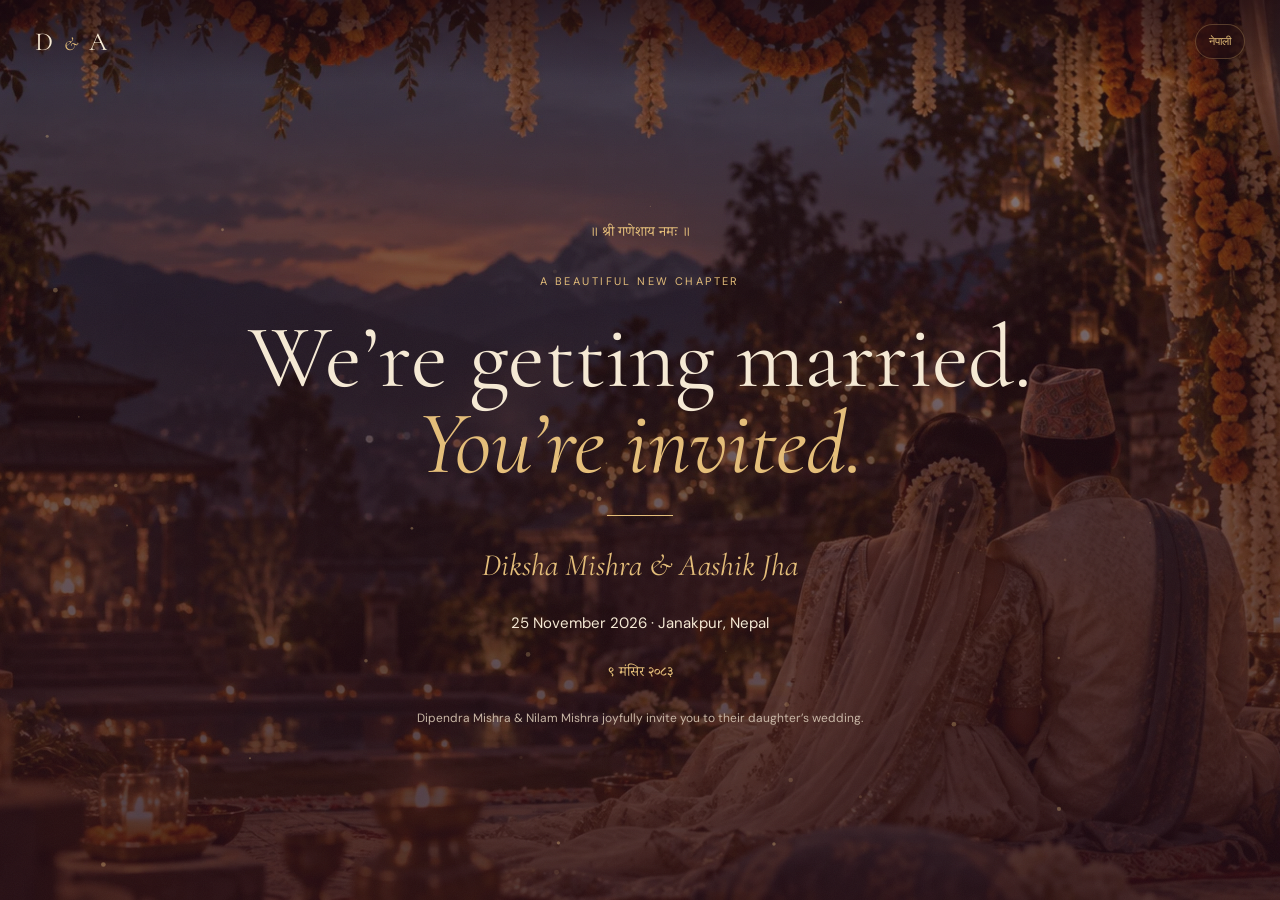
==== index.html @ e3d929cf "Rebuild Diksha and Aashik invitation with bilingual cinematic guest versions" ====
<!doctype html>
<html lang="en"><head><meta charset="utf-8"><meta name="viewport" content="width=device-width,initial-scale=1,viewport-fit=cover"><meta name="theme-color" content="#240c15"><title>Diksha Mishra & Aashik Jha · 25 November 2026</title><meta name="description" content="A celebration of love, tradition and togetherness. Diksha Mishra & Aashik Jha · 25 November 2026 · Janakpur, Nepal."><meta property="og:title" content="Diksha Mishra & Aashik Jha · Shubh Vivah"><meta property="og:description" content="25 November 2026 · Mangsir 9, 2083 · Janakpur, Nepal"><meta property="og:type" content="website"><link rel="icon" href="data:image/svg+xml,%3Csvg xmlns='http://www.w3.org/2000/svg' viewBox='0 0 80 80'%3E%3Crect width='80' height='80' rx='40' fill='%23240c15'/%3E%3Ctext x='40' y='55' text-anchor='middle' font-size='48' fill='%23e5be79'%3Eॐ%3C/text%3E%3C/svg%3E"><link rel="preconnect" href="https://fonts.googleapis.com"><link rel="preconnect" href="https://fonts.gstatic.com" crossorigin><link href="https://fonts.googleapis.com/css2?family=Cormorant+Garamond:ital,wght@0,400;0,500;0,600;1,400;1,500&family=DM+Sans:wght@400;500;600&family=Noto+Serif+Devanagari:wght@400;500;600&display=swap" rel="stylesheet">
<style>
:root{--wine:#240c15;--gold:#e5be79;--cream:#f6ead5;--muted:#c9b7a6;--display:'Cormorant Garamond',Georgia,serif;--sans:'DM Sans',sans-serif;--h:100svh}*{box-sizing:border-box}html,body{margin:0;height:100%;background:var(--wine);color:var(--cream)}body{font:14px/1.7 var(--sans)}button,a{-webkit-tap-highlight-color:transparent}button{font:inherit;cursor:pointer;color:inherit;background:none;border:0}a{color:inherit}button:focus-visible,a:focus-visible{outline:2px solid var(--gold);outline-offset:5px}button:hover{color:var(--gold)}[hidden]{display:none!important}h1,h2,h3,p{margin:0}h1,h2{font-family:var(--display);font-weight:400;line-height:.96}h1{font-size:clamp(72px,8.8vw,142px)}h2{font-size:clamp(56px,6.3vw,100px)}h3{font:500 30px/1.2 var(--display)}em{font-weight:400;color:var(--gold)}.small{font-size:11px;letter-spacing:.22em;text-transform:uppercase}.muted{color:var(--muted)}.dev{font-family:'Noto Serif Devanagari',serif;line-height:1.8}.line{width:66px;height:1px;background:var(--gold);margin:24px 0}.copy{max-width:450px;font-size:15px;line-height:1.9}.eyebrow{color:var(--gold);margin-bottom:24px}.chapter{position:relative;min-height:var(--h);scroll-snap-align:start;scroll-snap-stop:always;isolation:isolate;display:flex;align-items:center;overflow:hidden;padding:100px max(8vw,30px) 110px}.reel{height:100dvh;overflow-y:auto;scroll-snap-type:y mandatory;scrollbar-width:none;overscroll-behavior-y:contain}.reel::-webkit-scrollbar{display:none}.photo{position:absolute;inset:0;z-index:-3;width:100%;height:100%;object-fit:cover}.wash{position:absolute;inset:0;z-index:-2;background:linear-gradient(90deg,rgba(20,8,13,.85),rgba(20,8,13,.4) 45%,rgba(20,8,13,.02)),linear-gradient(0deg,rgba(20,8,13,.72),transparent 45%)}.hero .photo{object-position:65% 50%}.hero .content{width:58%}.hero .names em{display:block;font-size:.5em;line-height:1.2;font-style:italic;margin-left:1.6em}.hero .intro{margin:24px 0 28px;max-width:330px;color:#e4d6c7}.date{display:flex;gap:23px;align-items:center}.date strong{font:400 62px/.9 var(--display);border-right:1px solid #cfa97466;padding-right:24px}.date span{display:block}.date .dev{font-size:12px;color:var(--gold)}.chapter-tag{position:absolute;bottom:97px;left:max(8vw,30px);font-size:10px;letter-spacing:.2em;color:var(--gold)}.top{position:fixed;z-index:30;top:0;left:0;right:0;padding:24px 35px;display:flex;justify-content:space-between;align-items:center;background:linear-gradient(#19081099,transparent);pointer-events:none}.top>*{pointer-events:auto}.monogram{font:26px var(--display);letter-spacing:.1em}.monogram em{font-size:19px}.controls{display:flex;gap:10px;align-items:center}.pill{border:1px solid #e5be7944;border-radius:30px;padding:7px 13px;background:#240c1544;backdrop-filter:blur(12px);font-size:11px}.lang{color:var(--gold)}.bell{display:flex;align-items:center;justify-content:center;width:36px;height:36px}.bell svg{width:26px;transform-origin:50% 0;animation:sway 5s ease-in-out infinite}.bell.ringing svg{animation:ring 1.2s ease-out}.bottom{position:fixed;z-index:30;bottom:0;left:0;right:0;padding:14px 35px max(18px,env(safe-area-inset-bottom));background:linear-gradient(transparent,#190810e6);display:grid;grid-template-columns:1fr auto 1fr;align-items:center;gap:20px}.nav{display:flex;align-items:center;gap:12px}.nav button{width:40px;height:40px;border:1px solid #e5be794d;border-radius:50%;font-size:20px}.nav button:hover{background:#e5be7920}.hint{text-align:right;color:#d7c5b2;font-size:10px;letter-spacing:.08em}.dots{display:flex;gap:8px}.dots button{width:22px;height:22px;padding:8px}.dots i{display:block;width:6px;height:6px;background:#bda78966;border-radius:50%;transition:.4s}.dots .selected i{background:var(--gold);box-shadow:0 0 12px #e5be7999}.progress{height:2px;position:fixed;bottom:0;left:0;z-index:50;background:var(--gold);width:0}.side-note{position:absolute;right:34px;top:50%;writing-mode:vertical-rl;letter-spacing:.22em;font-size:10px;color:#e8c890}.reveal>*{opacity:0;transform:translateY(24px);transition:opacity 1s,transform 1.2s}.active .reveal>*{opacity:1;transform:translateY(0)}.reveal>*:nth-child(2){transition-delay:.12s}.reveal>*:nth-child(3){transition-delay:.24s}.reveal>*:nth-child(4){transition-delay:.36s}.reveal>*:nth-child(5){transition-delay:.48s}.active .photo{animation:kenburns 18s ease-out both}.ritual .photo{object-position:70% 50%}.ritual .content{max-width:500px}.ritual .mantra{margin-top:25px;font-size:17px;color:var(--gold)}.ivory{background:var(--cream);color:var(--wine);justify-content:center;text-align:center}.ivory em,.ivory .eyebrow{color:#99562b}.ivory .chapter-tag{color:#99562b}.ivory .line{margin:26px auto;background:#b98650}.ivory .copy{margin:auto;color:#785e55}.mandala{position:absolute;width:650px;height:650px;right:-320px;top:50%;margin-top:-325px;color:#a47843;opacity:.17;z-index:-1;animation:rotate 100s linear infinite}.ivory .mandala{right:50%;margin-right:-325px;opacity:.11;width:760px;height:760px;margin-top:-380px}.countdown{display:flex;justify-content:center;gap:35px;margin:30px 0}.countdown b{display:block;font:500 64px/1 var(--display);font-variant-numeric:tabular-nums}.countdown small{font-size:9px;letter-spacing:.2em;text-transform:uppercase;color:#785e55}.button{display:inline-flex;align-items:center;justify-content:center;border:1px solid #ba8d54;padding:12px 22px;font-size:11px;letter-spacing:.08em;transition:.3s;text-decoration:none}.button:hover{background:var(--gold);color:var(--wine);transform:translateY(-3px)}.events{gap:7vw;background:radial-gradient(ellipse at 20% 80%,#602131,var(--wine) 65%)}.events .content{width:40%}.events .copy{margin-top:25px}.timeline{flex:1;max-width:580px}.event{display:grid;grid-template-columns:60px 1fr;gap:22px;padding:22px 0;border-top:1px solid #e5be7933;transition:.35s}.event:hover{transform:translateX(8px);border-color:var(--gold)}.event-day{font:42px/1 var(--display);color:var(--gold)}.event-day small{display:block;font:9px/2 var(--sans);letter-spacing:.15em}.event h3{margin-bottom:6px}.event p{font-size:12px;color:var(--muted)}.event .dev{font-size:11px;color:var(--gold)}.portrait{width:42%;height:min(64vh,640px);border-radius:220px 220px 0 0;object-fit:cover;border:1px solid #e5be7955;padding:8px;background:#e5be7911;box-shadow:0 0 90px #d0903622}.place{gap:8vw;background:#0e2525}.place .content{flex:1}.place .copy{margin-top:26px}.logistics{margin:24px 0;display:flex;gap:25px;border-top:1px solid #e5be7933;padding-top:20px}.logistics p{font-size:12px}.logistics b{display:block;color:var(--gold);font-size:10px;font-weight:400;letter-spacing:.1em}.final{justify-content:center;text-align:center}.final .wash{background:linear-gradient(#15091499,#150914cc)}.final .content{max-width:750px}.final .copy{margin:25px auto}.final .actions{display:flex;gap:12px;justify-content:center;flex-wrap:wrap;margin-top:25px}.signature{font:italic 31px var(--display);color:var(--gold);margin-top:30px}.diya{display:inline-block;width:75px;height:18px;border-radius:0 0 50% 50%;background:linear-gradient(#e5be79,#8d4a20);position:relative;margin:32px 0}.diya:before{content:'';position:absolute;width:12px;height:30px;left:32px;bottom:15px;border-radius:80% 20% 70% 30%;background:#ffe1a0;box-shadow:0 0 30px #ffb442,0 0 65px #ff842b;animation:flame 1.4s ease-in-out infinite alternate}.particles{position:fixed;inset:0;z-index:4;pointer-events:none}.grain{position:fixed;inset:0;z-index:5;pointer-events:none;opacity:.045;background-image:url("data:image/svg+xml,%3Csvg xmlns='http://www.w3.org/2000/svg' width='180' height='180'%3E%3Cfilter id='g'%3E%3CfeTurbulence type='fractalNoise' baseFrequency='.9' numOctaves='3'/%3E%3C/filter%3E%3Cpath filter='url(%23g)' d='M0 0h180v180H0z' opacity='.8'/%3E%3C/svg%3E")}.opening{position:fixed;inset:0;z-index:100;background:radial-gradient(ellipse,#652033,#240c15 70%);display:grid;place-items:center;transition:opacity 1.2s,visibility 1.2s}.opening.open{opacity:0;visibility:hidden;pointer-events:none}.envelope{text-align:center;width:min(85vw,530px);padding:50px 25px;border:1px solid #e5be7944;outline:1px solid #e5be7922;outline-offset:10px;position:relative}.envelope:before,.envelope:after{content:'';position:absolute;top:0;bottom:0;width:50%;background:linear-gradient(125deg,#572035,#2e101c);z-index:-1;transition:transform 1.2s}.envelope:before{left:0;transform-origin:left}.envelope:after{right:0;transform-origin:right}.open .envelope:before{transform:perspective(600px) rotateY(-110deg)}.open .envelope:after{transform:perspective(600px) rotateY(110deg)}.envelope h2{font-size:55px;margin:16px 0}.seal{height:70px;width:70px;border-radius:50%;background:radial-gradient(at 30% 25%,#f5d89b,#b47b39);color:#481527;box-shadow:0 0 0 5px #d5a35633,0 8px 35px #0004;font:28px var(--display);margin:28px 0 15px;transition:.4s}.seal:hover{transform:scale(1.1);color:#481527}.opening .small{font-size:9px}.toast{position:fixed;z-index:80;left:50%;bottom:95px;transform:translateX(-50%);background:var(--cream);color:var(--wine);padding:12px 20px;border-radius:4px;max-width:90vw;text-align:center;box-shadow:0 8px 40px #0004}.holding .progress{background:white}.holding .photo,.holding .mandala,.holding .diya:before{animation-play-state:paused}html[lang=ne] h1,html[lang=ne] h2,html[lang=ne] h3{font-family:'Noto Serif Devanagari',serif;line-height:1.4}html[lang=ne] h1{font-size:clamp(54px,6.8vw,100px)}html[lang=ne] h2{font-size:clamp(40px,4.6vw,70px)}html[lang=ne] .signature{font-family:'Noto Serif Devanagari',serif;font-size:22px}@keyframes kenburns{from{transform:scale(1.01)}to{transform:scale(1.075)}}@keyframes rotate{to{transform:rotate(360deg)}}@keyframes flame{to{transform:scale(.85,1.12) rotate(6deg);opacity:.8}}@keyframes sway{50%{transform:rotate(9deg)}}@keyframes ring{15%{transform:rotate(30deg)}35%{transform:rotate(-25deg)}60%{transform:rotate(18deg)}80%{transform:rotate(-8deg)}}
@media(min-width:1600px){.chapter{padding-left:12vw;padding-right:12vw}.chapter-tag{left:12vw}}
@media(max-width:700px){.top{padding:17px 20px}.controls{gap:6px}.pill{padding:6px 10px}.monogram{font-size:22px}.chapter{padding:90px 27px 110px;min-height:100svh;align-items:center}.hero{align-items:flex-start;padding-top:115px;min-height:max(100svh,780px)}.hero .content{width:100%}.hero h1{font-size:78px}.hero .names em{display:inline;font-size:.5em;margin:0 8px}.hero .names{max-width:350px}.hero .intro{font-size:12px;margin:15px 0}.hero .photo{height:43%;top:auto;bottom:50px;object-fit:contain;object-position:50% 100%;background:#1a1015;animation:none!important}.hero .wash{background:linear-gradient(#240c15 0%,#240c15 49%,transparent 64%,#240c1566 90%)}.side-note{display:none}.eyebrow{font-size:9px;margin-bottom:18px}.date strong{font-size:48px}.date{gap:17px}.chapter-tag{bottom:88px;left:27px;font-size:8px}.bottom{padding:10px 16px 18px;gap:8px;grid-template-columns:auto 1fr}.nav{gap:8px}.nav button{height:35px;width:35px}.nav .small{font-size:9px}.dots{justify-content:flex-end;gap:1px}.hint{grid-column:1/-1;text-align:center;font-size:9px}.ritual{min-height:max(100svh,740px);align-items:flex-start}.ritual .content{max-width:100%}.ritual h2{font-size:57px}.ritual .copy{font-size:13px;margin-top:15px;max-width:310px}.ritual .photo{height:43%;top:auto;bottom:55px;object-fit:contain;object-position:50% 100%;animation:none!important}.ritual .wash{background:linear-gradient(#240c15 0%,#240c15 50%,transparent 67%,#240c1599)}.ritual .mantra{font-size:12px;margin-top:14px}.countdown{gap:23px;margin:25px 0}.countdown b{font-size:46px}.ivory h2{font-size:62px}.ivory .copy{font-size:13px}.events{display:block;padding-top:90px;min-height:max(100svh,790px)}.events .content{width:100%}.events h2{font-size:50px}.events .copy{margin-top:12px;font-size:12px}.event{padding:16px 0;gap:15px}.event h3{font-size:25px}.timeline{margin-top:28px}.event-day{font-size:36px}.place{display:flex;flex-direction:column;gap:24px;align-items:stretch;min-height:max(100svh,940px)}.portrait{height:290px;width:100%;object-position:50% 60%;border-radius:140px 140px 0 0;order:2}.place h2{font-size:54px}.place .copy{margin-top:15px;font-size:13px}.logistics{margin:18px 0;gap:18px}.final{min-height:max(100svh,730px)}.final h2{font-size:65px}.final .copy{font-size:13px}.final .photo{object-fit:contain;object-position:center bottom;background:#111b2b;animation:none!important}.final .wash{background:linear-gradient(#240c15f2,#240c15d9 50%,#240c1533)}html[lang=ne] .hero{min-height:850px}html[lang=ne] .hero h1{font-size:54px}html[lang=ne] .ritual{min-height:860px}html[lang=ne] .events{min-height:950px}html[lang=ne] .place{min-height:1070px}html[lang=ne] .final h2{font-size:45px}html[lang=ne] .final{min-height:850px}}
@media(min-width:701px) and (max-height:700px){.chapter{min-height:760px}.hero h1{font-size:90px}}
@media(prefers-reduced-motion:reduce){*,*:before,*:after{animation:none!important;transition:none!important}.particles{display:none}.reveal>*{opacity:1;transform:none}}

.announcement{display:none;min-height:100svh;position:relative;isolation:isolate;overflow:hidden;padding:120px 30px 70px;text-align:center;align-items:center;justify-content:center;background:#240c15}.announcement .photo{object-position:65% center}.announcement .wash{background:linear-gradient(#240c1588,#240c15cc)}.announcement .content{max-width:900px}.announcement h1{font-size:clamp(60px,7vw,110px)}.announcement .copy{margin:25px auto}.announcement .line{margin:28px auto}.landing .announcement{display:flex}.landing .reel,.landing .opening,.landing .bottom,.landing .progress,.landing .bell,.landing #sound{display:none}.announcement .dev{color:var(--gold)}@media(max-width:700px){.announcement{align-items:flex-start;padding-top:130px;min-height:950px}.announcement h1{font-size:62px}.announcement .photo{height:38%;top:auto;bottom:0;object-fit:contain;background:#17121a}.announcement .wash{background:linear-gradient(#240c15,#240c15 60%,transparent)}html[lang=ne] .announcement h1{font-size:44px}html[lang=ne] .announcement{min-height:1070px}.place{min-height:1060px}html[lang=ne] .place{min-height:1210px}}
@media(max-width:700px){.hero{min-height:100svh;padding-top:100px}.hero h1{font-size:64px}.hero .intro{margin:12px 0;font-size:12px}.hero .photo{height:auto;aspect-ratio:1672/941;bottom:90px}.hero .wash{background:linear-gradient(#240c15 0%,#240c15 47%,transparent 75%,#240c1555)}html[lang=ne] .hero{min-height:100svh}html[lang=ne] .hero h1{font-size:46px}.announcement{min-height:100svh;padding-top:105px}.announcement h1{font-size:52px}.announcement .photo{height:auto;aspect-ratio:1672/941;bottom:0}.announcement .wash{background:linear-gradient(#240c15,#240c15 58%,transparent)}html[lang=ne] .announcement{min-height:100svh}html[lang=ne] .announcement h1{font-size:38px}}@media(max-width:700px) and (max-height:700px){.hero .eyebrow{margin-bottom:12px}.hero h1{font-size:54px}.hero .photo{bottom:77px}.hero .intro{max-width:300px}.hero .date strong{font-size:40px}.hero .date{font-size:11px}.hero .date .small{font-size:9px}.announcement{padding-top:95px}.announcement h1{font-size:42px}.announcement .line{margin:15px auto}.announcement .copy{margin:15px auto}.announcement .signature{margin-top:15px}.announcement .eyebrow{margin-bottom:15px}} @media(max-width:700px){.hero .names{position:relative;width:100%;max-width:100%;line-height:1.03}.hero .names span{display:block}.hero .names em{position:absolute;right:28px;top:35%;font-size:40px;margin:0}.hero .names span:last-child{padding-top:4px}html[lang=ne] .hero .names em{top:40%}} @media(max-width:700px){.events{min-height:max(100svh,1050px)}html[lang=ne] .events{min-height:max(100svh,1250px)}} </style></head><body>
<section class="announcement"><img class="photo" src="[data-uri]" alt="A candlelit wedding scene"><div class="wash"></div><div class="content"><p class="dev">॥ श्री गणेशाय नमः ॥</p><p class="eyebrow small" style="margin-top:25px" data-en="A beautiful new chapter" data-ne="एउटा सुन्दर नयाँ अध्याय"></p><h1 data-en="We’re getting married.<br><em>You’re invited.</em>" data-ne="हाम्रो शुभ विवाह।<br><em>तपाईंलाई निमन्त्रणा।</em>"></h1><div class="line"></div><p class="signature" data-en="Diksha Mishra & Aashik Jha" data-ne="दीक्षा मिश्र र आशिक झा"></p><p class="copy" data-en="25 November 2026 · Janakpur, Nepal" data-ne="२५ नोभेम्बर २०२६ · जनकपुरधाम, नेपाल"></p><p class="dev">९ मंसिर २०८३</p><p class="muted" style="font-size:12px;margin-top:20px" data-en="Dipendra Mishra & Nilam Mishra joyfully invite you to their daughter’s wedding." data-ne="दिपेन्द्र मिश्र र नीलम मिश्रको तर्फबाट छोरीको शुभ विवाहमा सप्रेम निमन्त्रणा।"></p></div></section>
<svg width="0" height="0" aria-hidden="true" style="position:absolute"><defs><symbol id="lotus" viewBox="0 0 400 400"><g fill="none" stroke="currentColor" stroke-width=".8"><circle cx="200" cy="200" r="170"/><circle cx="200" cy="200" r="155"/><circle cx="200" cy="200" r="90"/><g id="petal"><path d="M200 200Q130 85 200 30Q270 85 200 200Z"/><path d="M200 200Q165 100 200 50Q235 100 200 200Z"/></g><use href="#petal" transform="rotate(30 200 200)"/><use href="#petal" transform="rotate(60 200 200)"/><use href="#petal" transform="rotate(90 200 200)"/><use href="#petal" transform="rotate(120 200 200)"/><use href="#petal" transform="rotate(150 200 200)"/><use href="#petal" transform="rotate(180 200 200)"/><use href="#petal" transform="rotate(210 200 200)"/><use href="#petal" transform="rotate(240 200 200)"/><use href="#petal" transform="rotate(270 200 200)"/><use href="#petal" transform="rotate(300 200 200)"/><use href="#petal" transform="rotate(330 200 200)"/></g></symbol></defs></svg>
<div class="opening" id="opening"><div class="envelope"><p class="dev" style="color:var(--gold)">॥ श्री गणेशाय नमः ॥</p><p class="small" data-en="A little envelope. A lifetime of love." data-ne="एउटा निमन्त्रणा। जीवनभरको साथ।"></p><h2 data-en="Diksha Mishra & Aashik Jha" data-ne="दीक्षा मिश्र र आशिक झा"></h2><button class="seal" id="open" aria-label="Open invitation">D · A</button><p class="small" data-en="Opening your invitation…" data-ne="तपाईंको निमन्त्रणा खुल्दैछ…"></p></div></div>
<header class="top"><span class="monogram">D <em>&</em> A</span><div class="controls"><button class="pill lang" id="language" aria-label="Switch to Nepali">नेपाली</button><button class="pill" id="sound" aria-pressed="false" data-en="♫ Sound off" data-ne="♫ ध्वनि बन्द"></button><button class="bell" id="bell" aria-label="Ring the blessing bell"><svg viewBox="0 0 40 45" fill="none" stroke="currentColor" stroke-width="1.5"><path d="M20 0v10m-3 0h6m-3 0c-8 0-11 7-11 18l-4 4h30l-4-4c0-11-3-18-11-18Z"/><path d="M16 35a4 4 0 0 0 8 0M12 25h16"/></svg></button></div></header>
<canvas class="particles" id="particles" aria-hidden="true"></canvas><div class="grain" aria-hidden="true"></div>
<main class="reel" id="reel" aria-label="Wedding invitation">
<section class="chapter hero active" data-duration="13" data-title-en="The invitation" data-title-ne="निमन्त्रणा"><img class="photo" src="[data-uri]" alt="Candlelit wedding scene with a couple beneath marigold garlands"><div class="wash"></div><div class="content reveal"><p class="eyebrow small" data-en="The Mishra family joyfully invites you" data-ne="मिश्र परिवारको सप्रेम निमन्त्रणा"></p><h1 class="names"><span data-en="Diksha" data-ne="दीक्षा"></span><em>&</em><span data-en="Aashik" data-ne="आशिक"></span></h1><p class="small" style="font-size:10px;margin-top:12px;color:var(--gold)" data-en="Diksha Mishra &amp; Aashik Jha" data-ne="दीक्षा मिश्र र आशिक झा"></p><p class="intro" data-en="Two hearts. One beautiful beginning.<br>And you, a part of our forever." data-ne="दुई मुटु। एउटा सुन्दर सुरुवात।<br>हाम्रो नयाँ यात्रामा तपाईंको साथ।"></p><div class="date"><strong>25</strong><div><span class="small" data-en="November · 2026" data-ne="नोभेम्बर · २०२६"></span><span class="dev">९ मंसिर २०८३</span><span style="font-size:12px" data-en="Janakpur, Nepal" data-ne="जनकपुरधाम, नेपाल"></span></div></div></div><span class="side-note">॥ शुभ विवाह ॥</span><span class="chapter-tag" data-en="01 / THE BEGINNING OF FOREVER" data-ne="०१ / नयाँ जीवनको सुरुवात"></span></section>
<section class="chapter ritual" data-duration="14" data-title-en="The blessing" data-title-ne="आशीर्वाद"><img class="photo" src="[data-uri]" alt="Henna adorned hands joined beside sacred fire and brass lamps"><div class="wash"></div><div class="content reveal"><p class="eyebrow dev">॥ श्री गणेशाय नमः ॥</p><h2 data-en="A sacred promise.<br><em>A shared lifetime.</em>" data-ne="पवित्र वाचा।<br><em>जीवनभरको साथ।</em>"></h2><div class="line"></div><p class="copy" data-en="With the blessings of Lord Ganesha, Dipendra Mishra and Nilam Mishra joyfully invite you to the Shubh Vivah of their beloved daughter Diksha Mishra with Aashik Jha. Please join our family as they begin a lifetime of love and companionship." data-ne="भगवान् गणेशको आशीर्वादसहित दिपेन्द्र मिश्र र नीलम मिश्र आफ्नी प्रिय छोरी दीक्षा मिश्र र आशिक झाको शुभ विवाहमा तपाईंलाई हार्दिक निमन्त्रणा गर्नुहुन्छ। उहाँहरूको नयाँ जीवनको शुभारम्भमा तपाईंको शुभ उपस्थिति अपेक्षा गर्दछौँ।"></p><p class="mantra dev">वक्रतुण्ड महाकाय सूर्यकोटि समप्रभ ।<br>निर्विघ्नं कुरु मे देव सर्वकार्येषु सर्वदा ॥</p></div><span class="chapter-tag" data-en="02 / LOVE, WITH THE BLESSINGS OF TRADITION" data-ne="०२ / परम्परा र प्रेमको संगम"></span></section>
<section class="chapter ivory" data-duration="10" data-title-en="Save the date" data-title-ne="मिति सम्झनुहोस्"><svg class="mandala" aria-hidden="true"><use href="#lotus"/></svg><div class="content reveal"><p class="eyebrow small" data-en="Some days change everything" data-ne="एउटा विशेष दिन, एउटा नयाँ जीवन"></p><h2 data-en="November twenty-fifth.<br><em>Our forever begins.</em>" data-ne="मंसिर नौ गते।<br><em>हाम्रो नयाँ यात्रा।</em>"></h2><div class="line"></div><p class="dev" style="font-size:18px">बुधवार · ९ मंसिर २०८३</p><p class="copy" data-en="Wednesday, 25 November 2026 · Janakpur, Nepal" data-ne="बुधवार, २५ नोभेम्बर २०२६ · जनकपुरधाम, नेपाल"></p><div class="countdown" aria-label="Countdown to wedding day"><div><b id="days">00</b><small data-en="days" data-ne="दिन"></small></div><div><b id="hours">00</b><small data-en="hours" data-ne="घण्टा"></small></div><div><b id="minutes">00</b><small data-en="minutes" data-ne="मिनेट"></small></div><div><b id="seconds">00</b><small data-en="seconds" data-ne="सेकेन्ड"></small></div></div><button class="button" id="calendar" data-en="Save the celebration ↗" data-ne="पात्रोमा राख्नुहोस् ↗"></button></div><span class="chapter-tag" data-en="03 / A DAY TO REMEMBER" data-ne="०३ / सम्झनलायक दिन"></span></section>
<section class="chapter events" data-duration="18" data-title-en="The celebration" data-title-ne="समारोह"><svg class="mandala" aria-hidden="true"><use href="#lotus"/></svg><div class="content reveal"><p class="eyebrow small" data-en="Marigolds. Music. Memories." data-ne="सयपत्री। संगीत। सम्झना।"></p><h2 data-en="Let the<br><em>celebrations begin.</em>" data-ne="आउनुहोस्,<br><em>सँगै मनाऔँ।</em>"></h2><p class="copy" id="versionCopy"></p><img src="[data-uri]" alt="Turmeric and marigold ritual still life" style="width:100%;max-width:290px;height:140px;object-fit:cover;object-position:50% 70%;margin-top:25px;border-radius:80px 80px 0 0"></div><div class="timeline" id="timeline"></div><span class="chapter-tag" data-en="04 / YOUR CELEBRATION DETAILS" data-ne="०४ / समारोहको विवरण"></span></section>
<section class="chapter place" data-duration="19" data-title-en="Meet in Janakpur" data-title-ne="जनकपुरमा भेटौँ"><img class="portrait" src="[data-uri]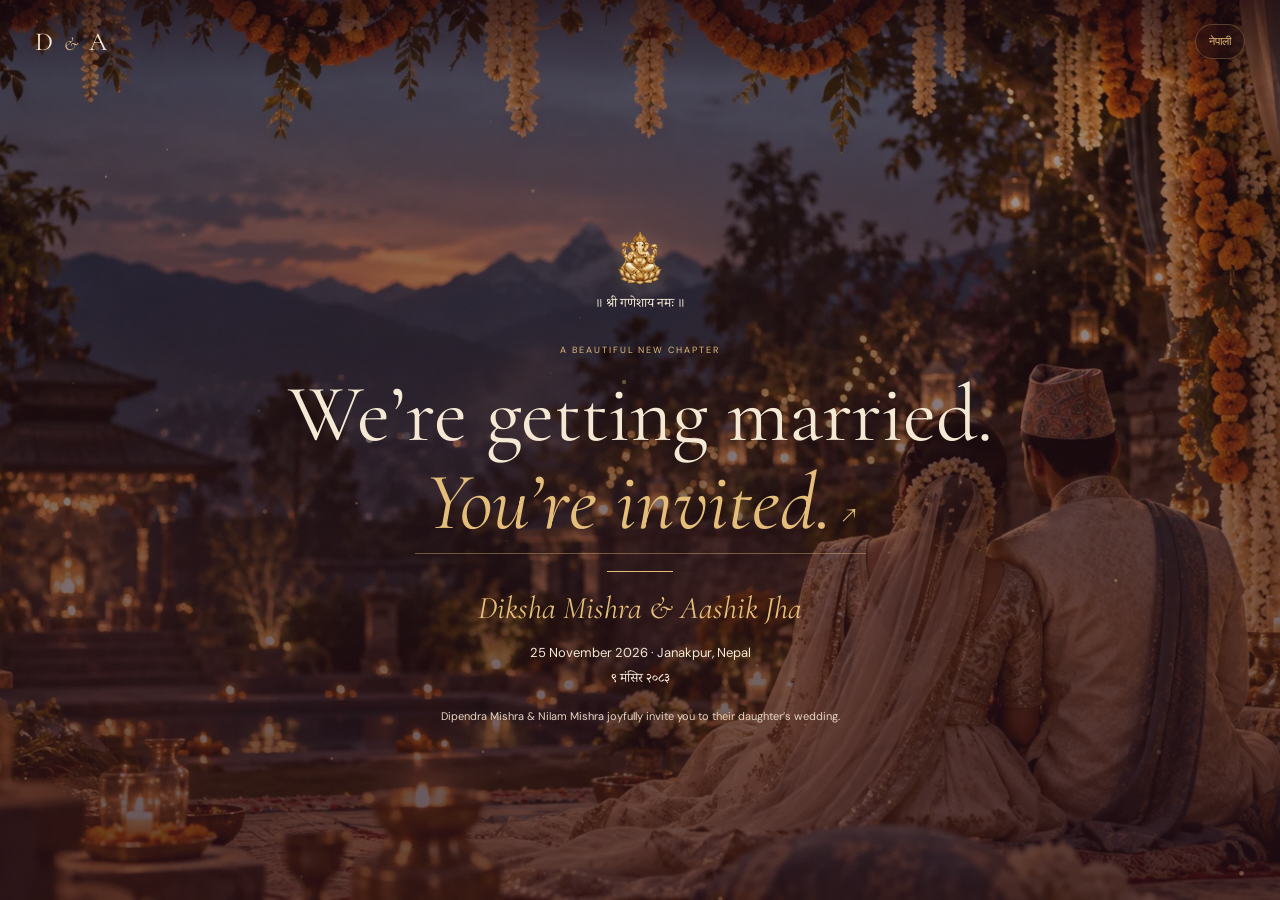
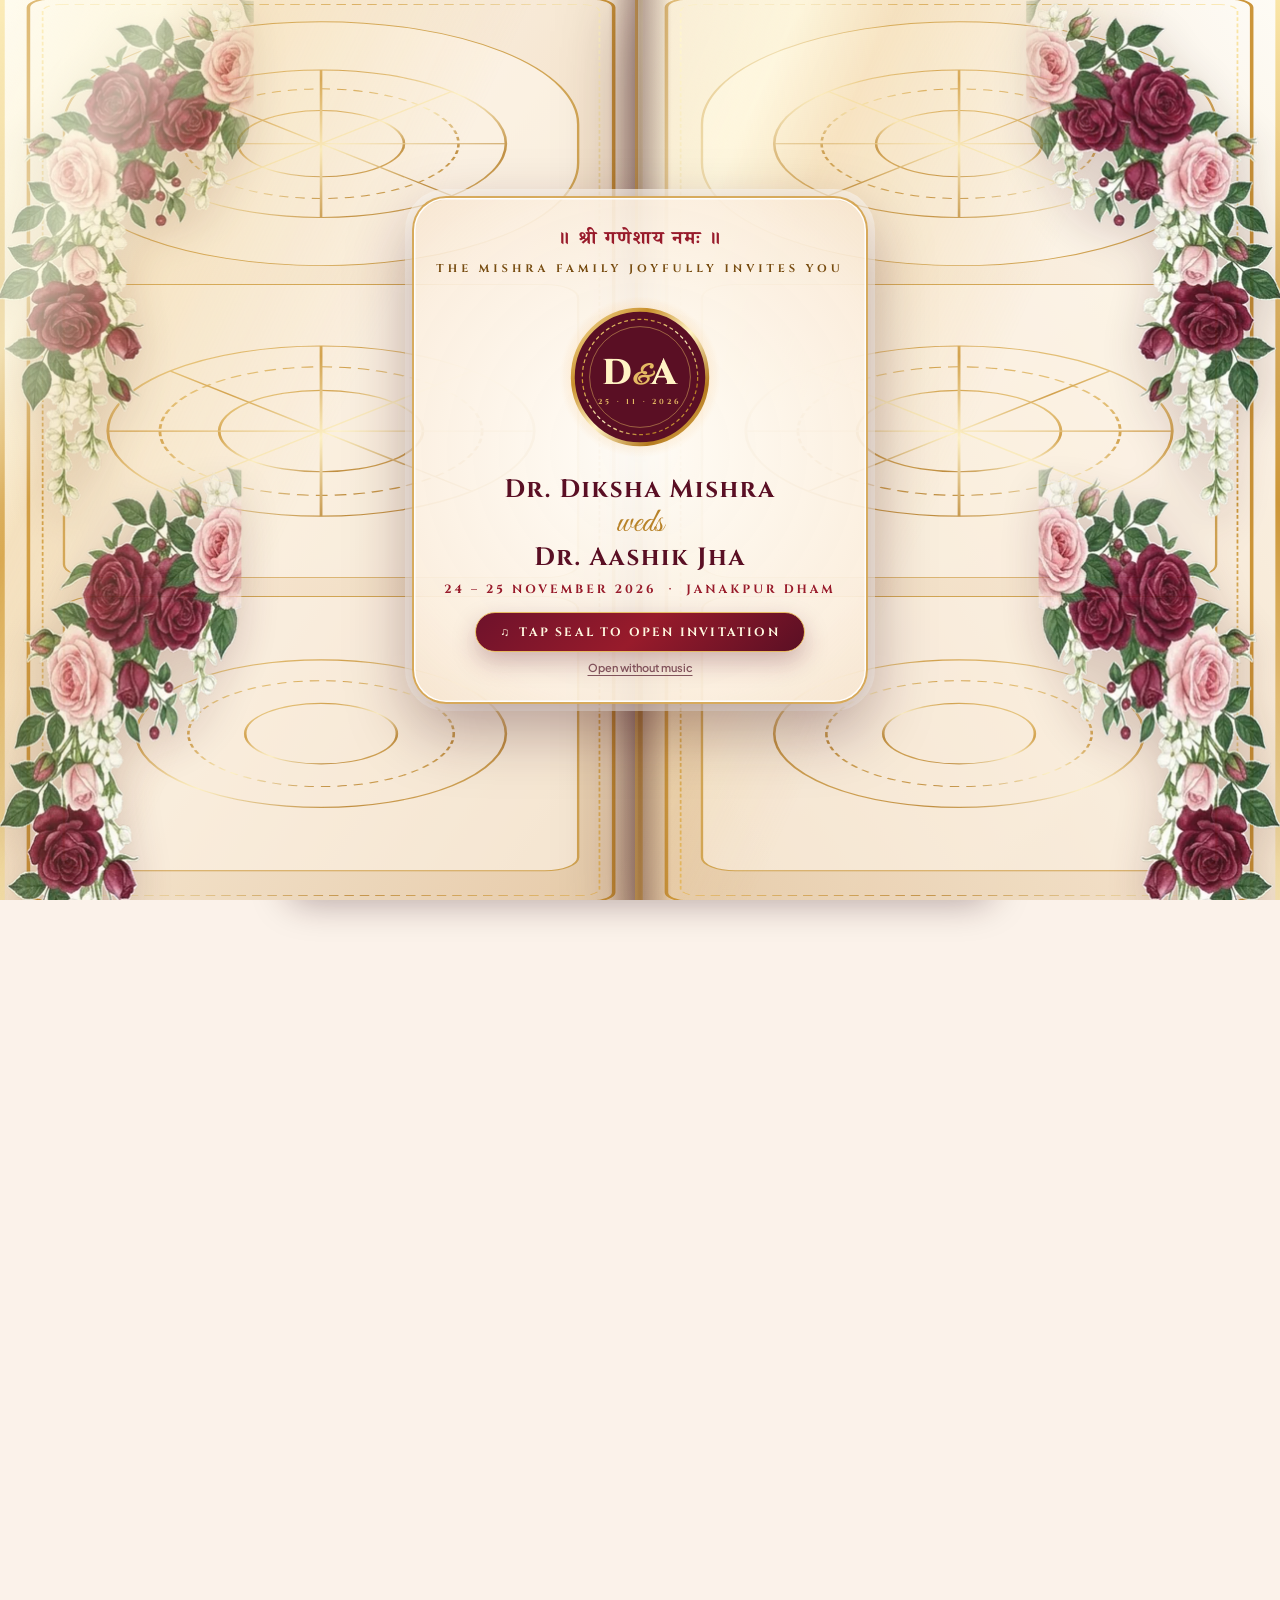
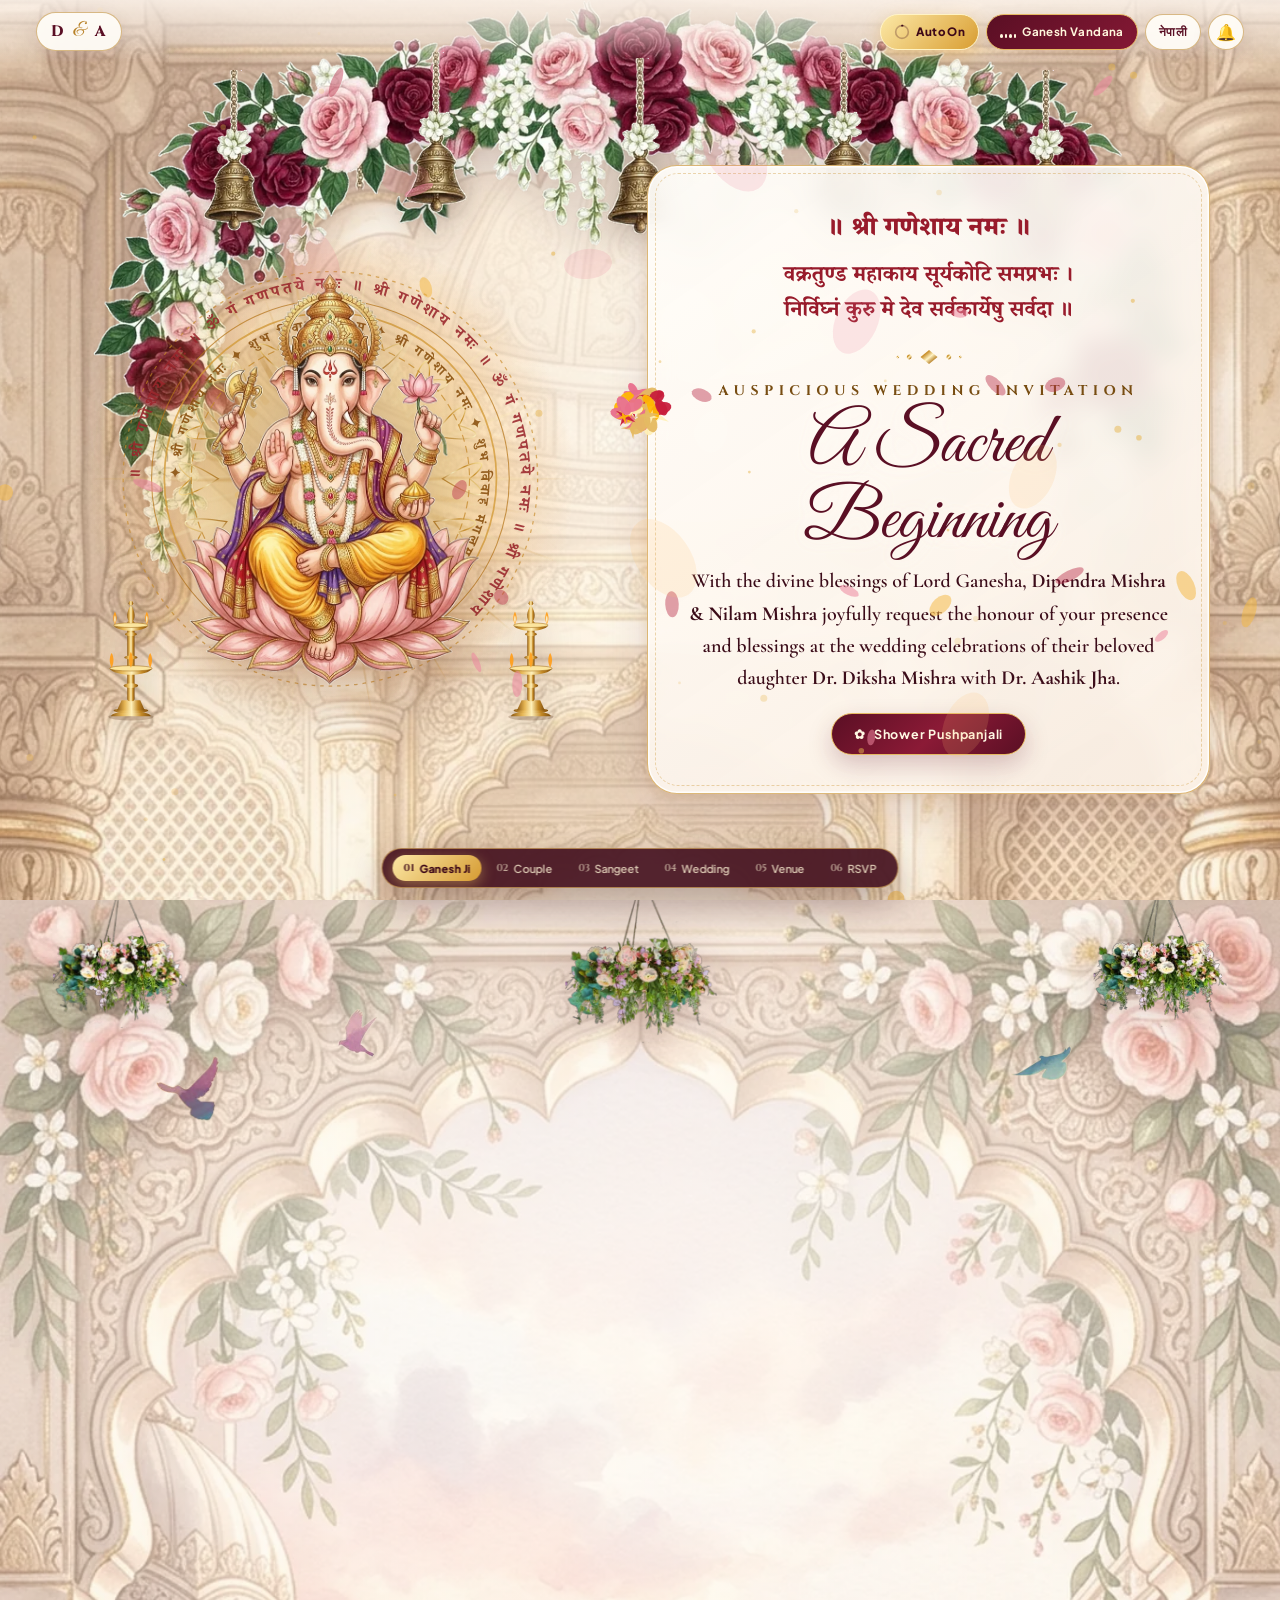
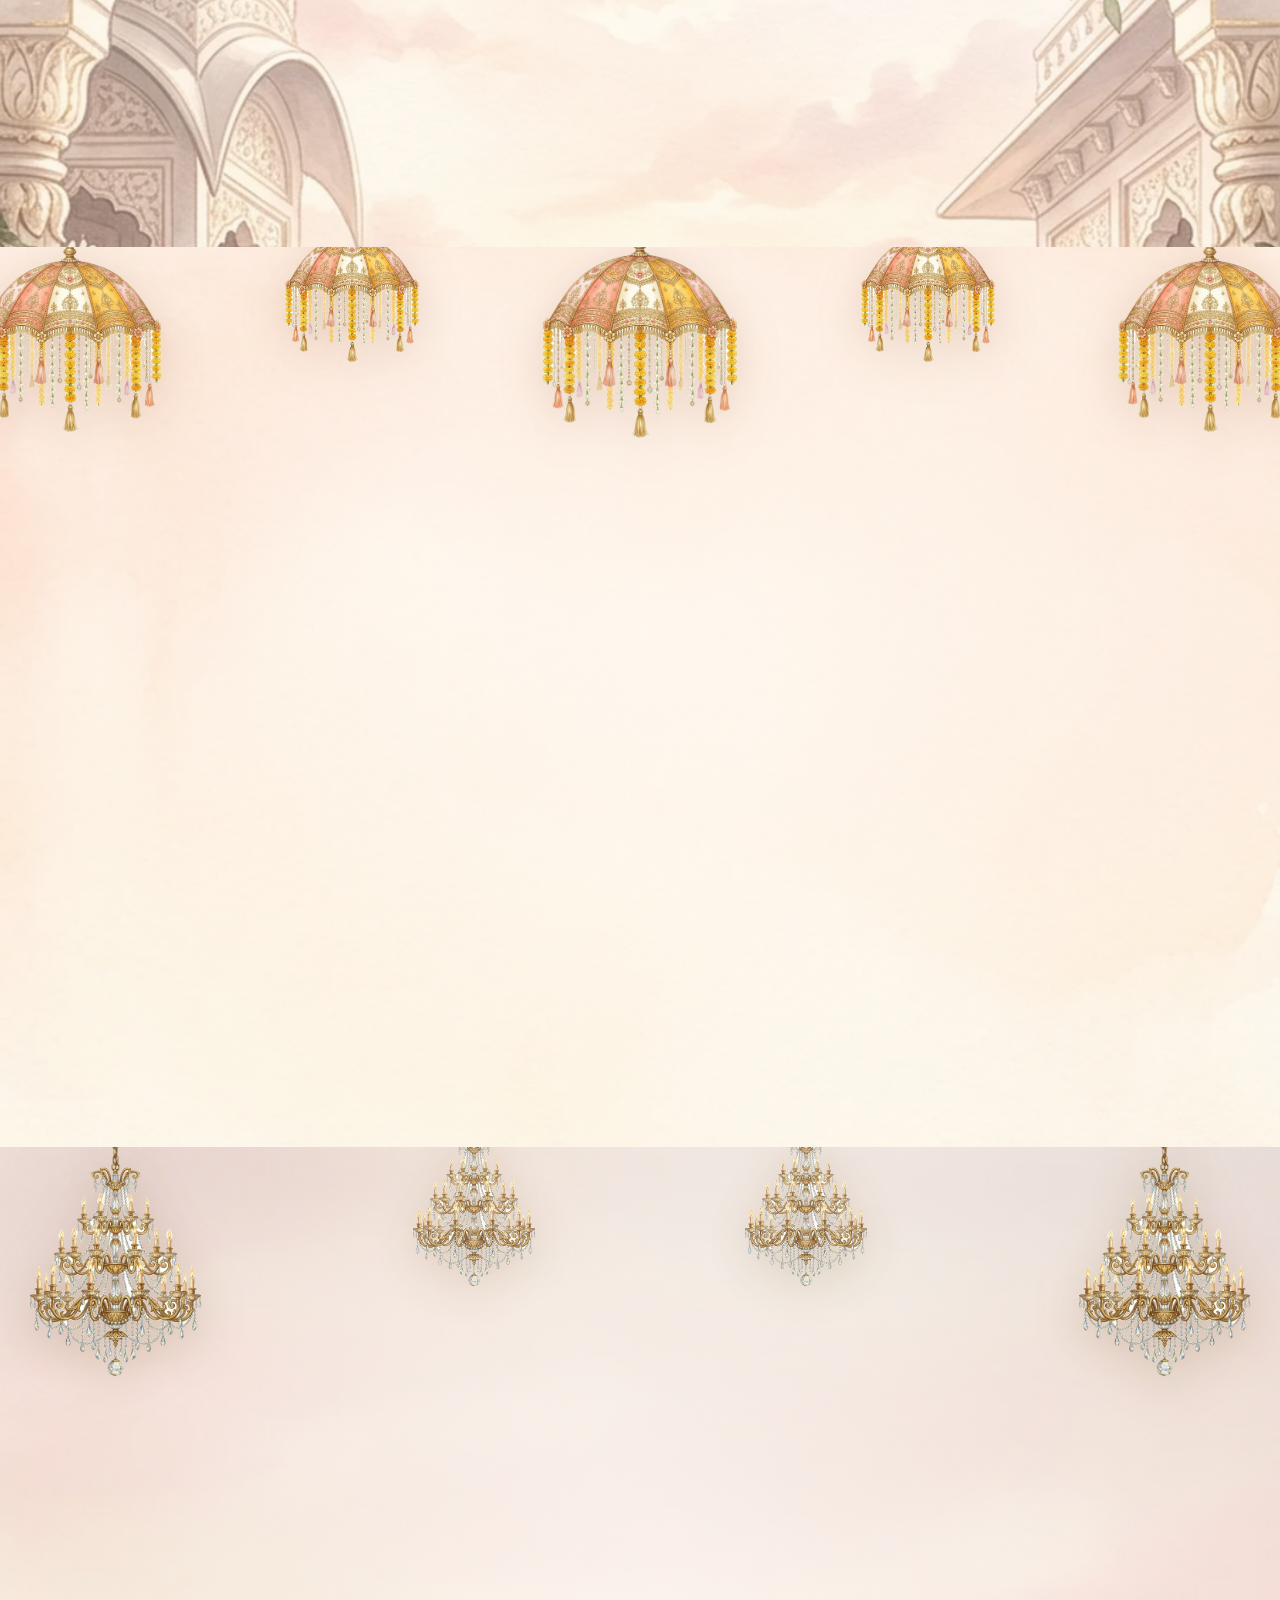
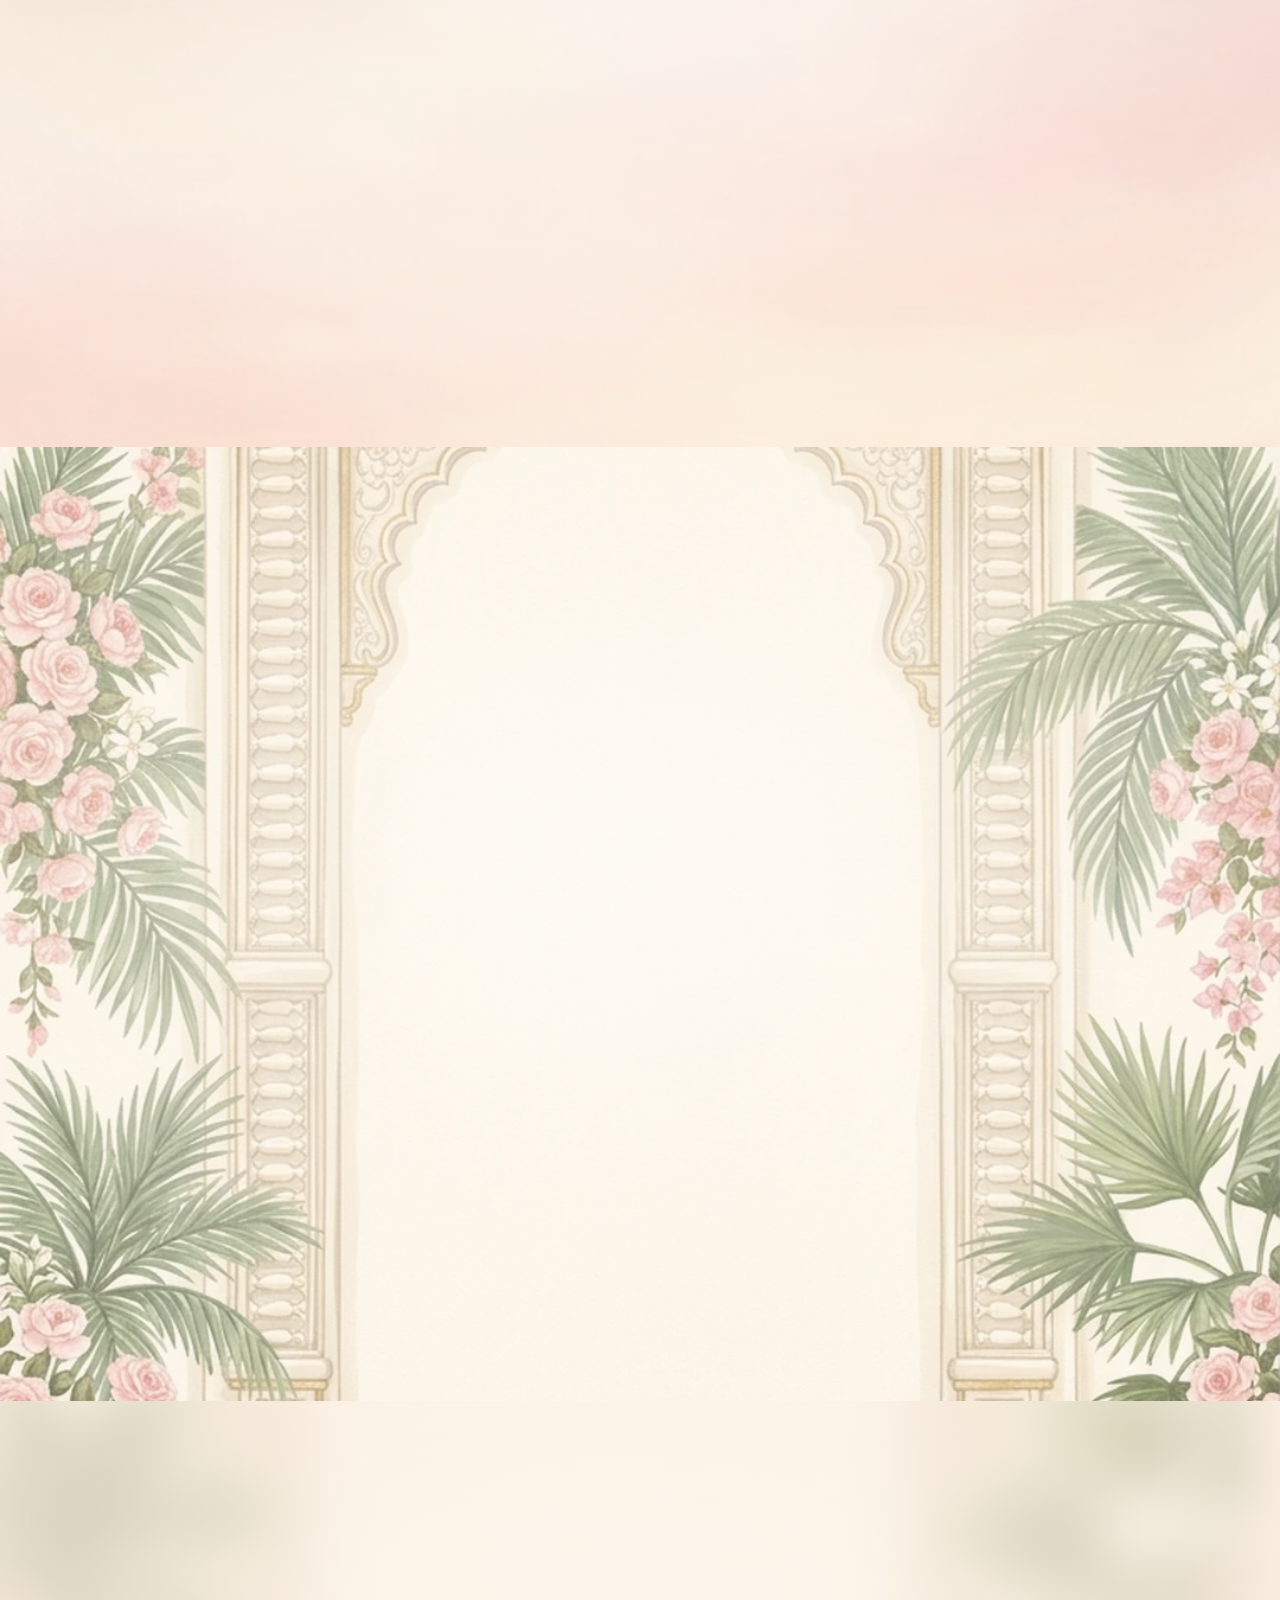
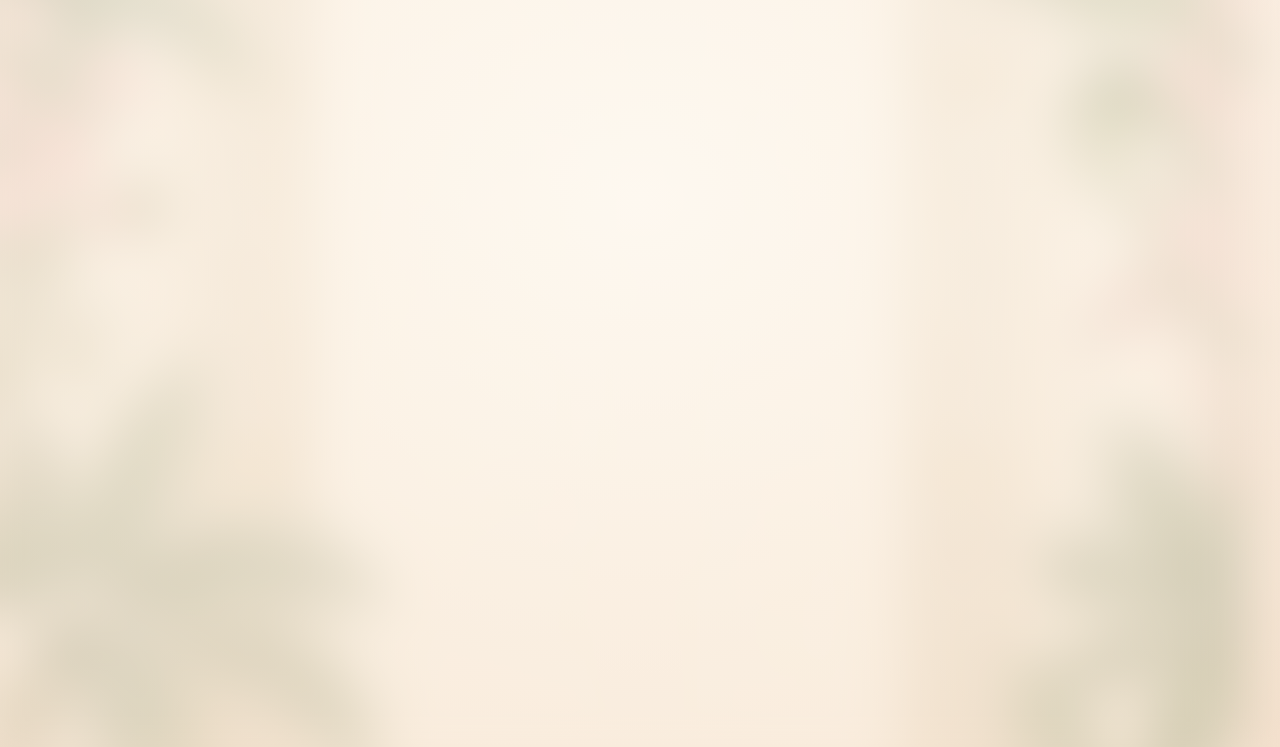
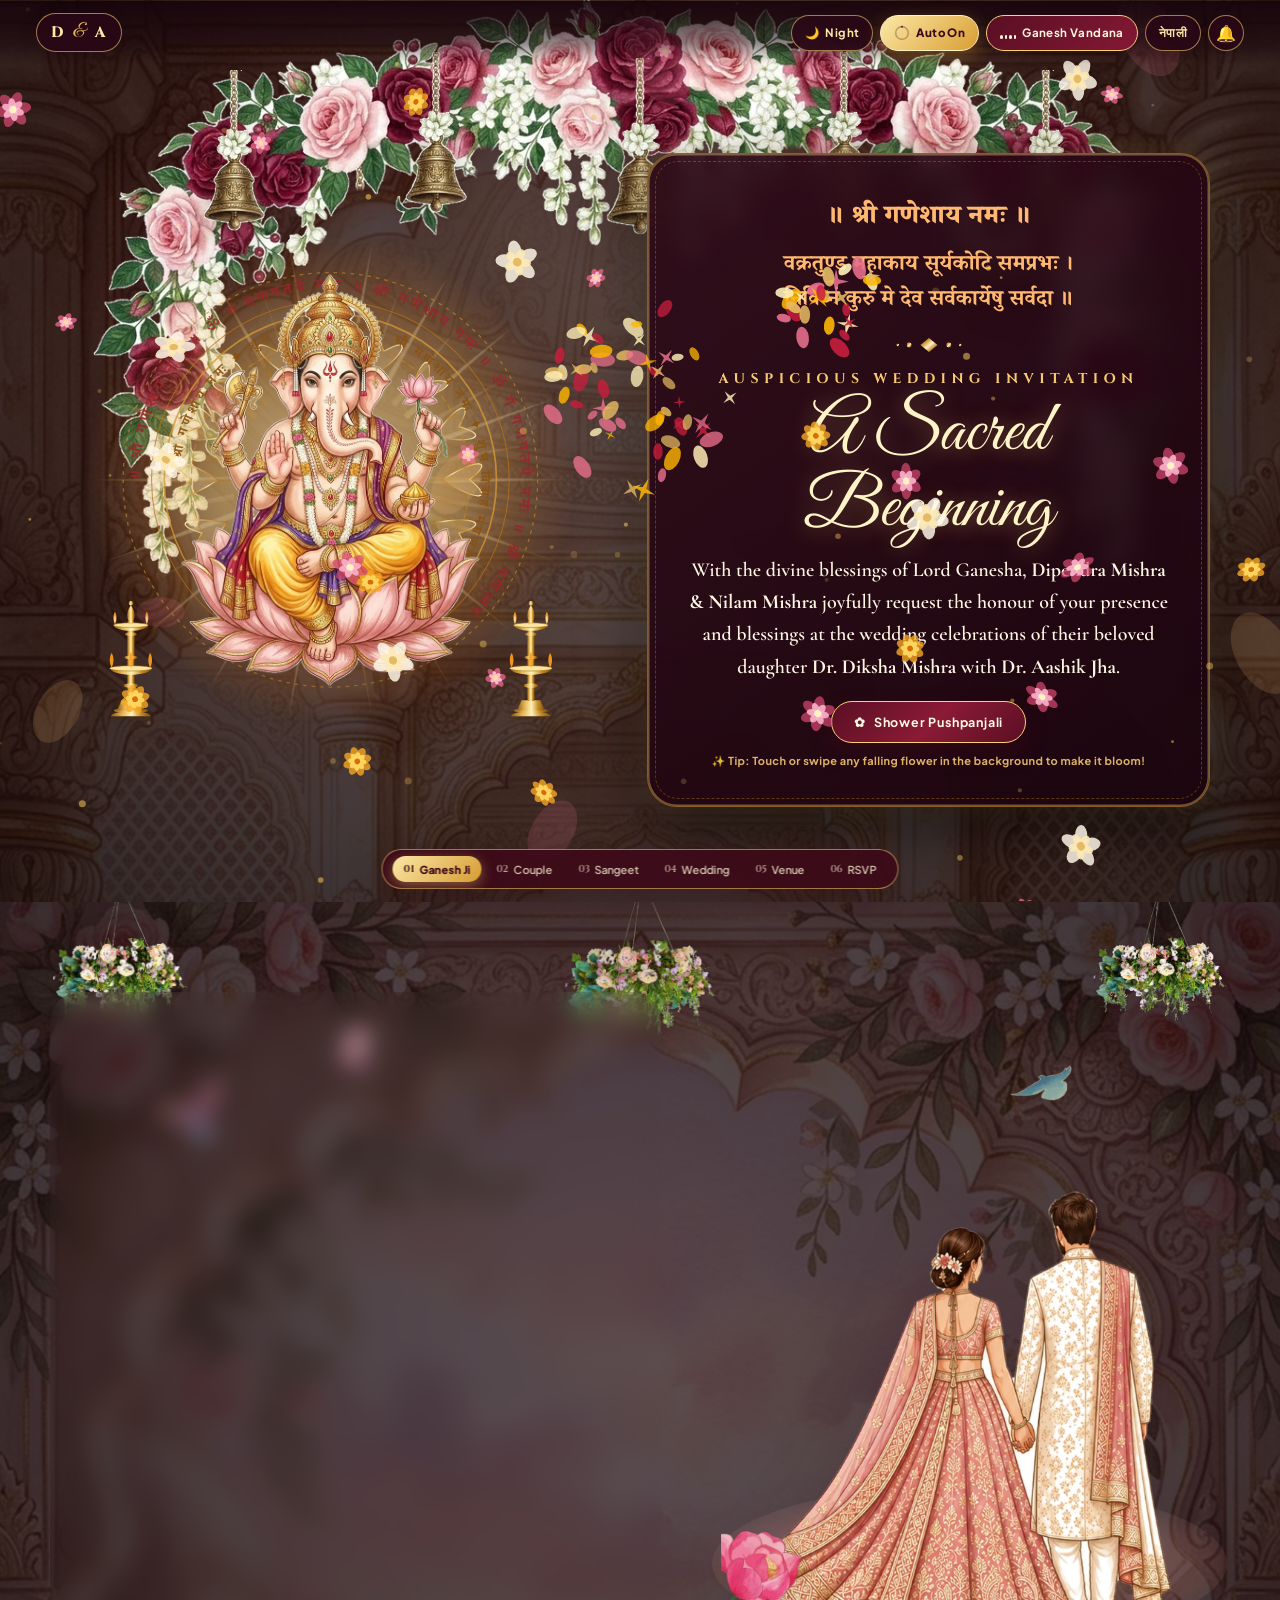
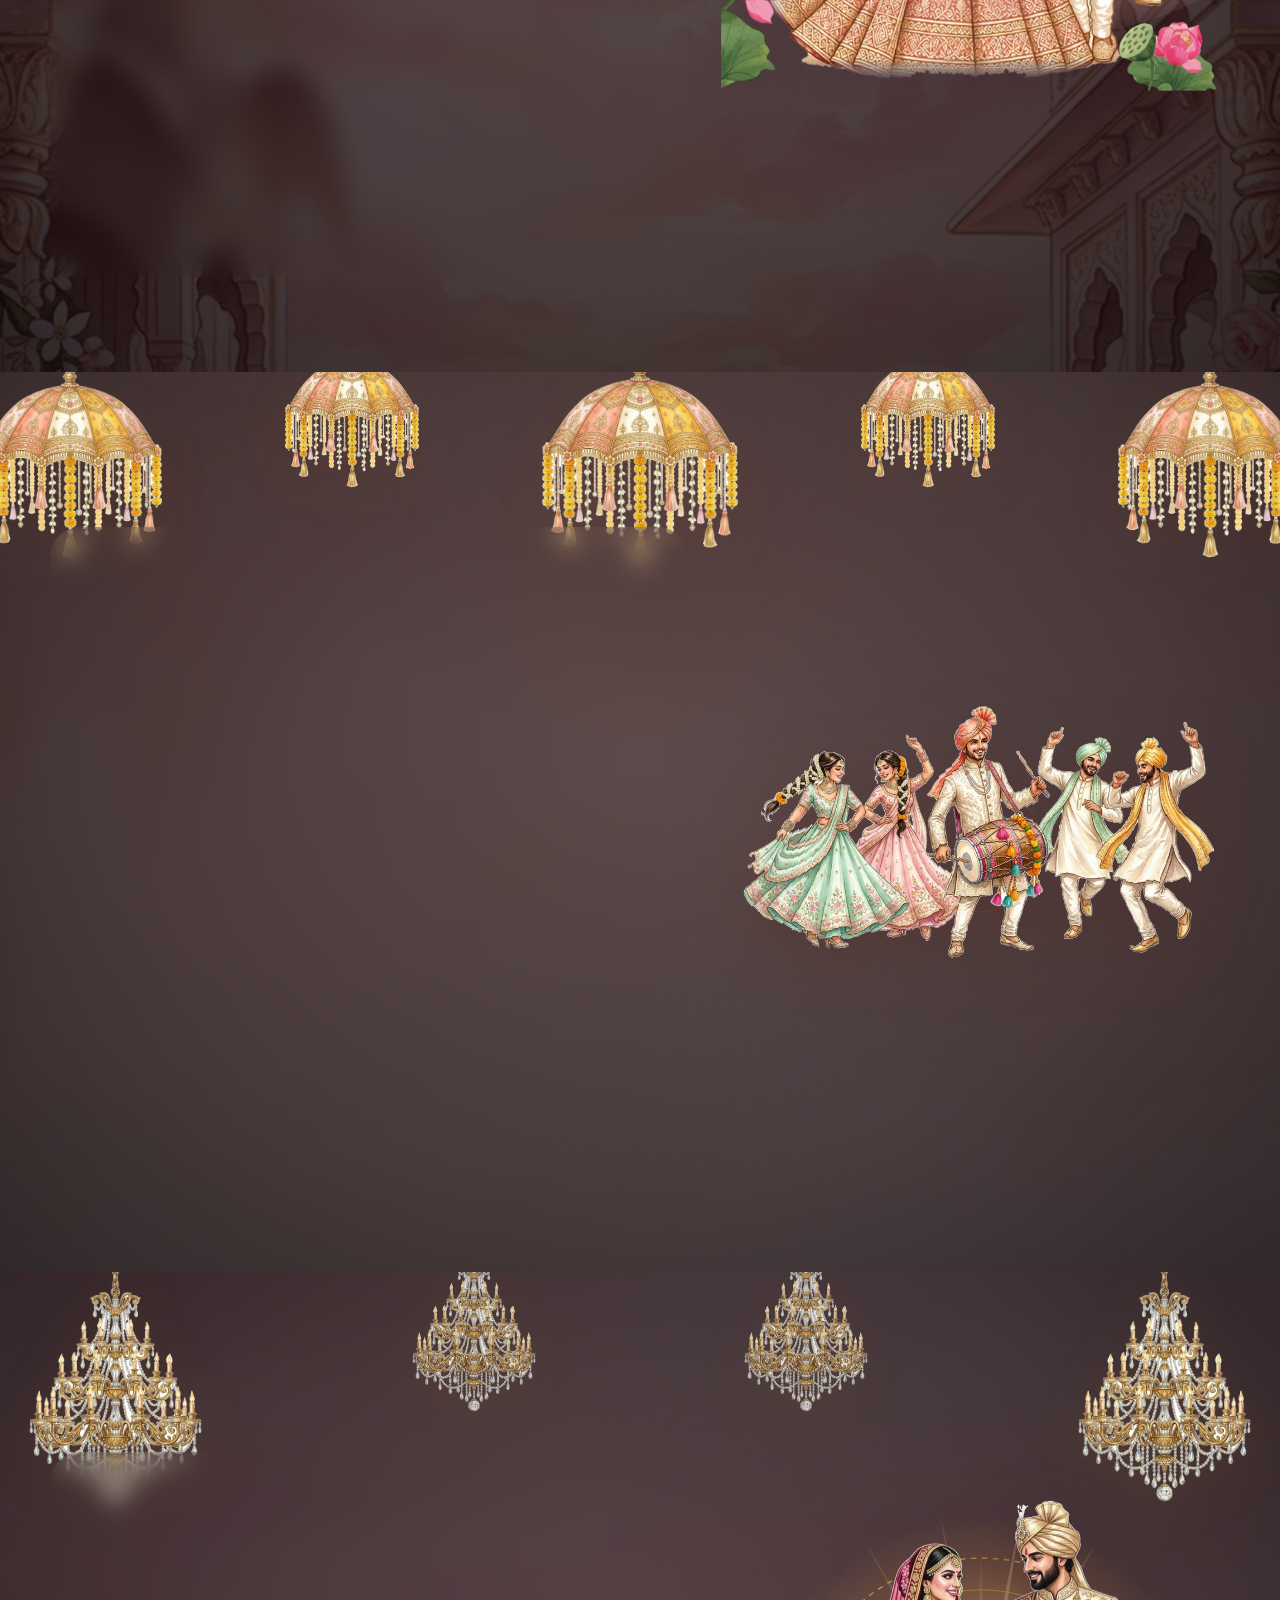
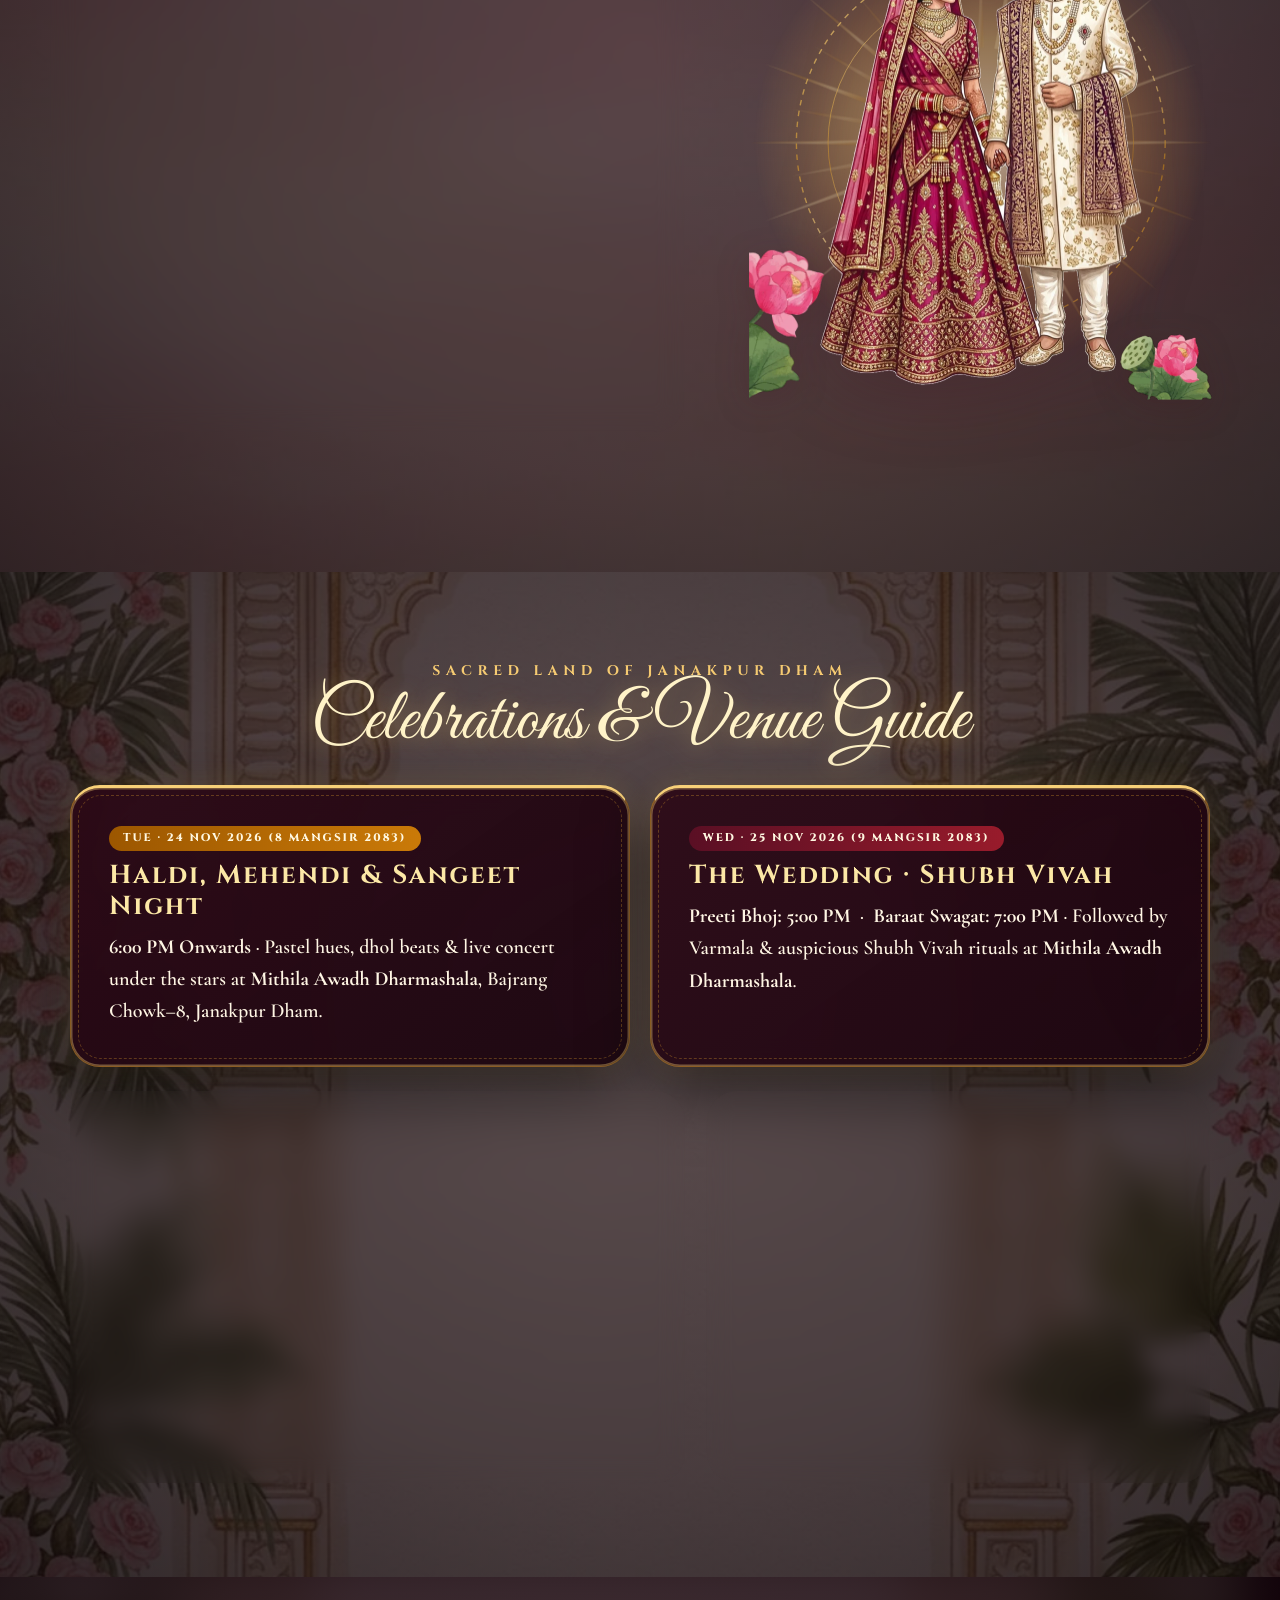
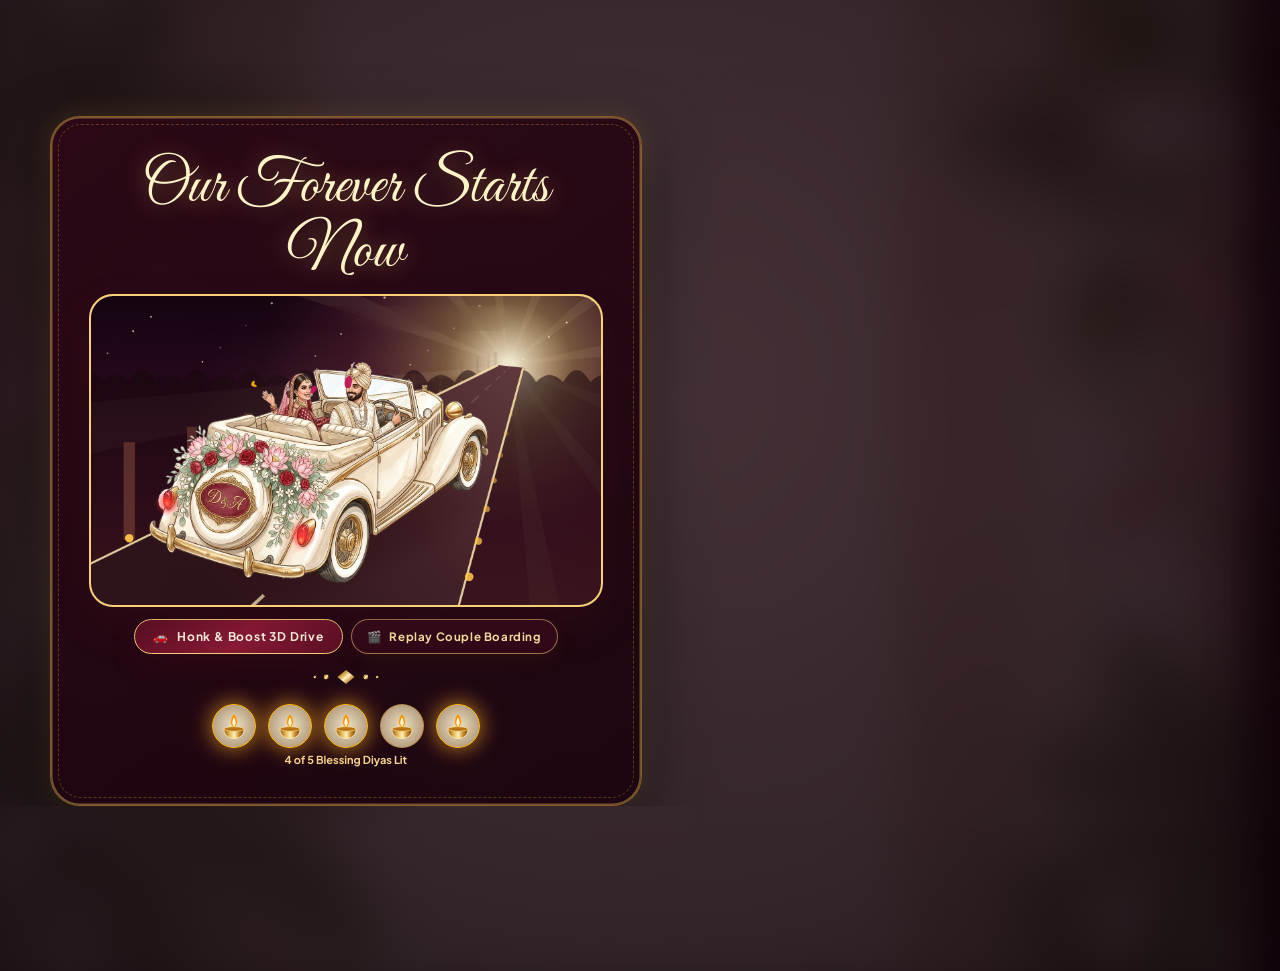
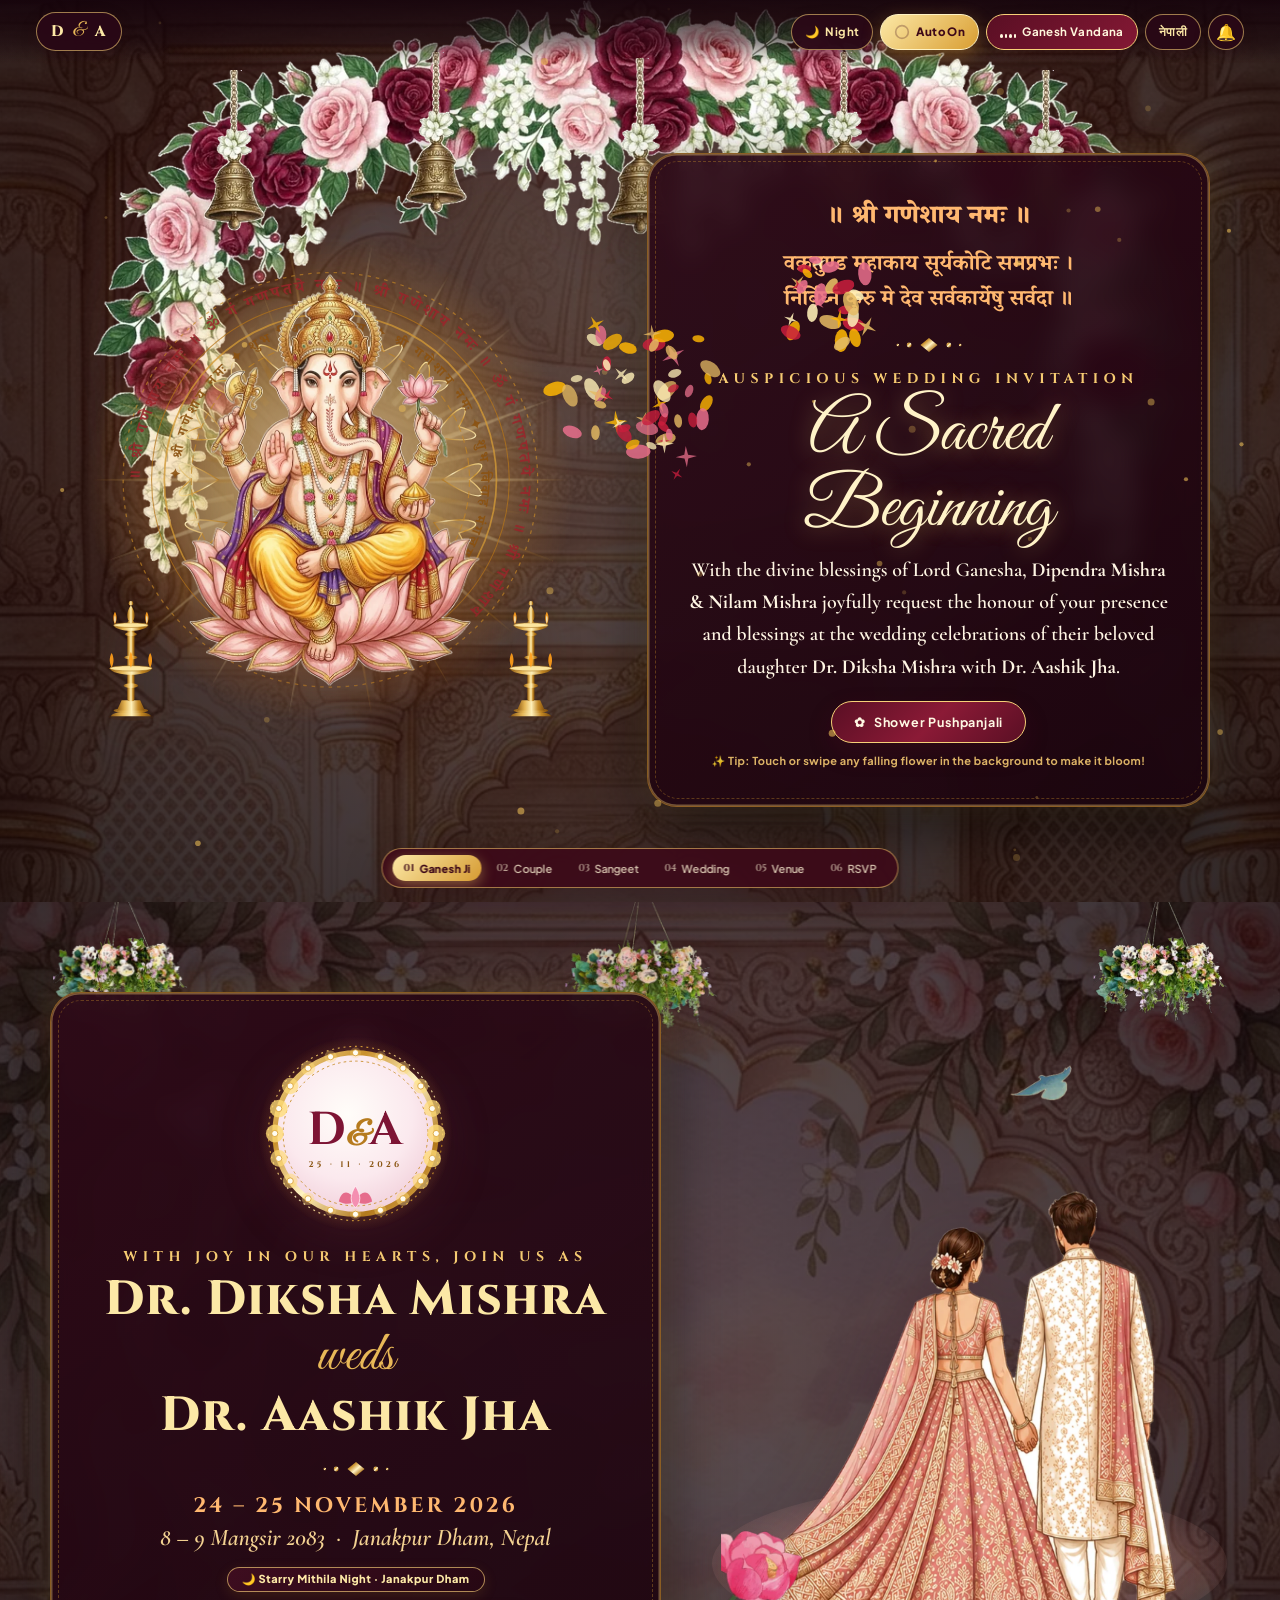
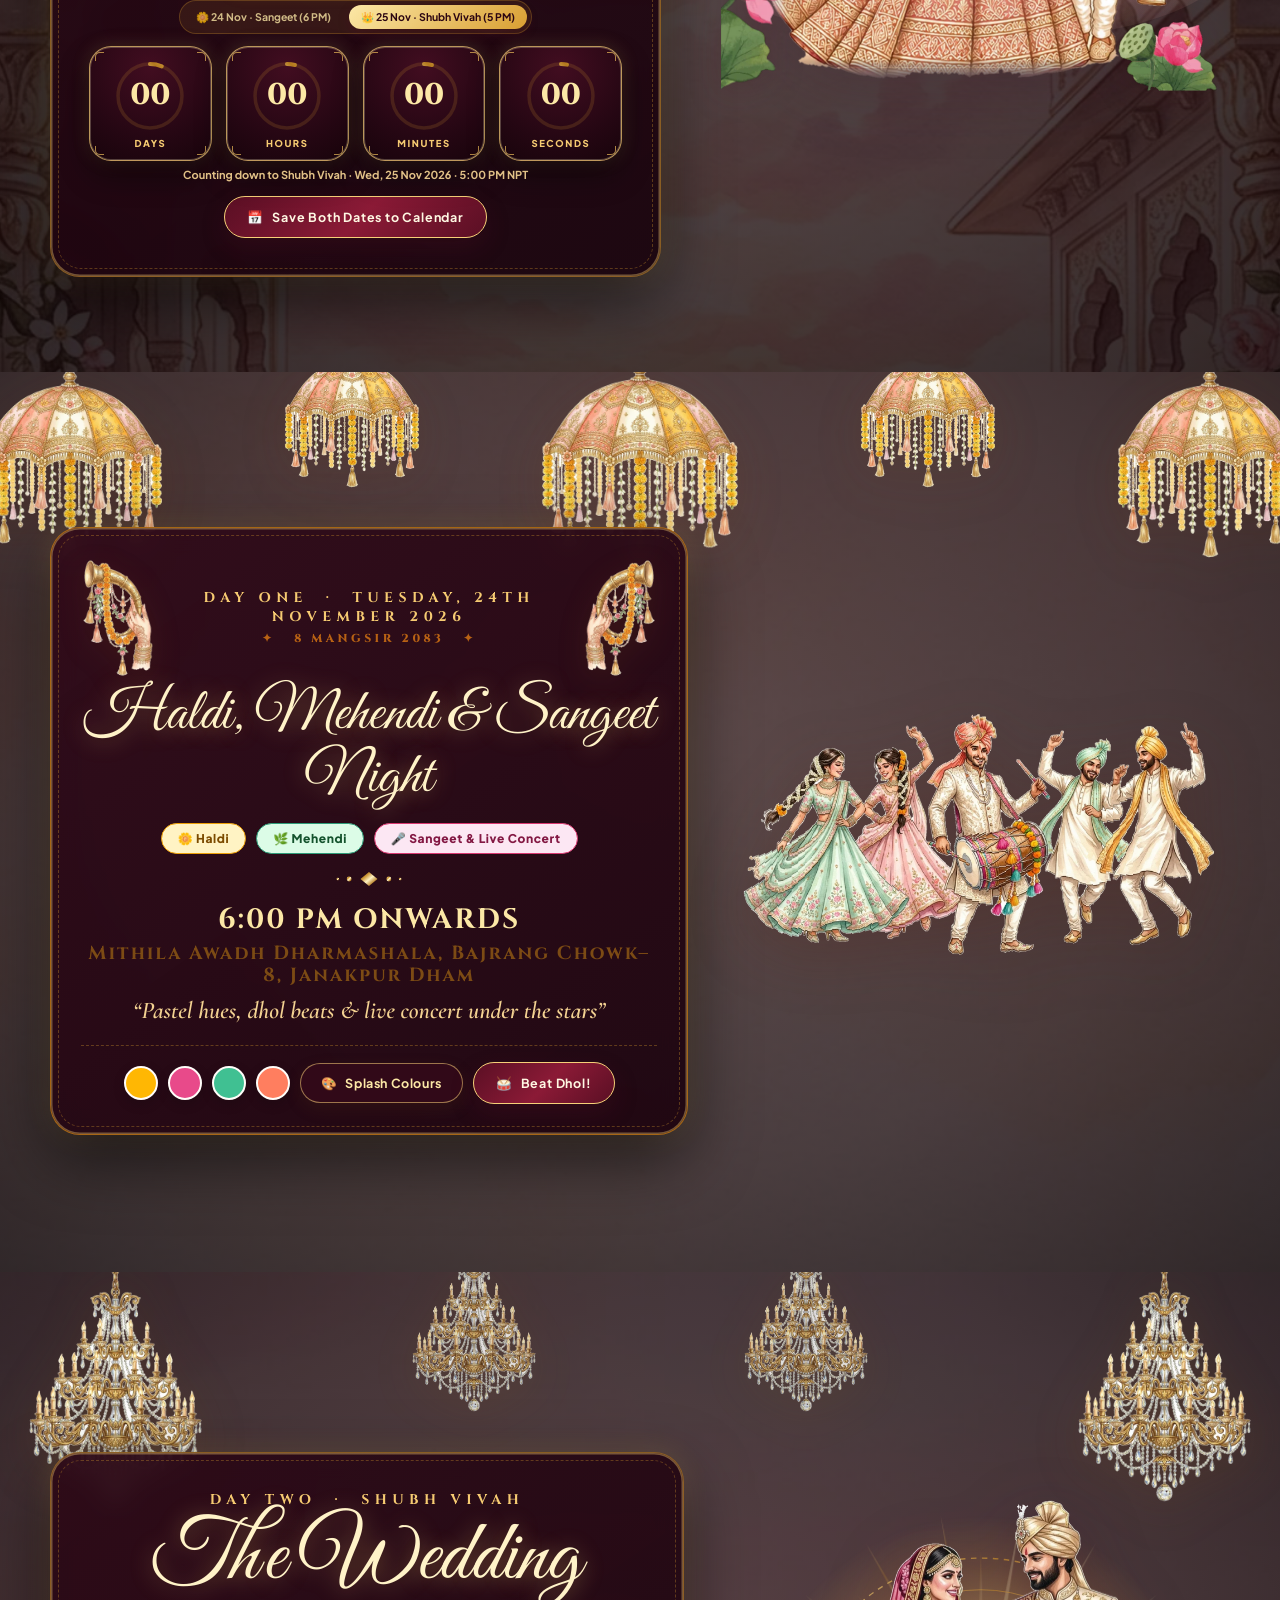
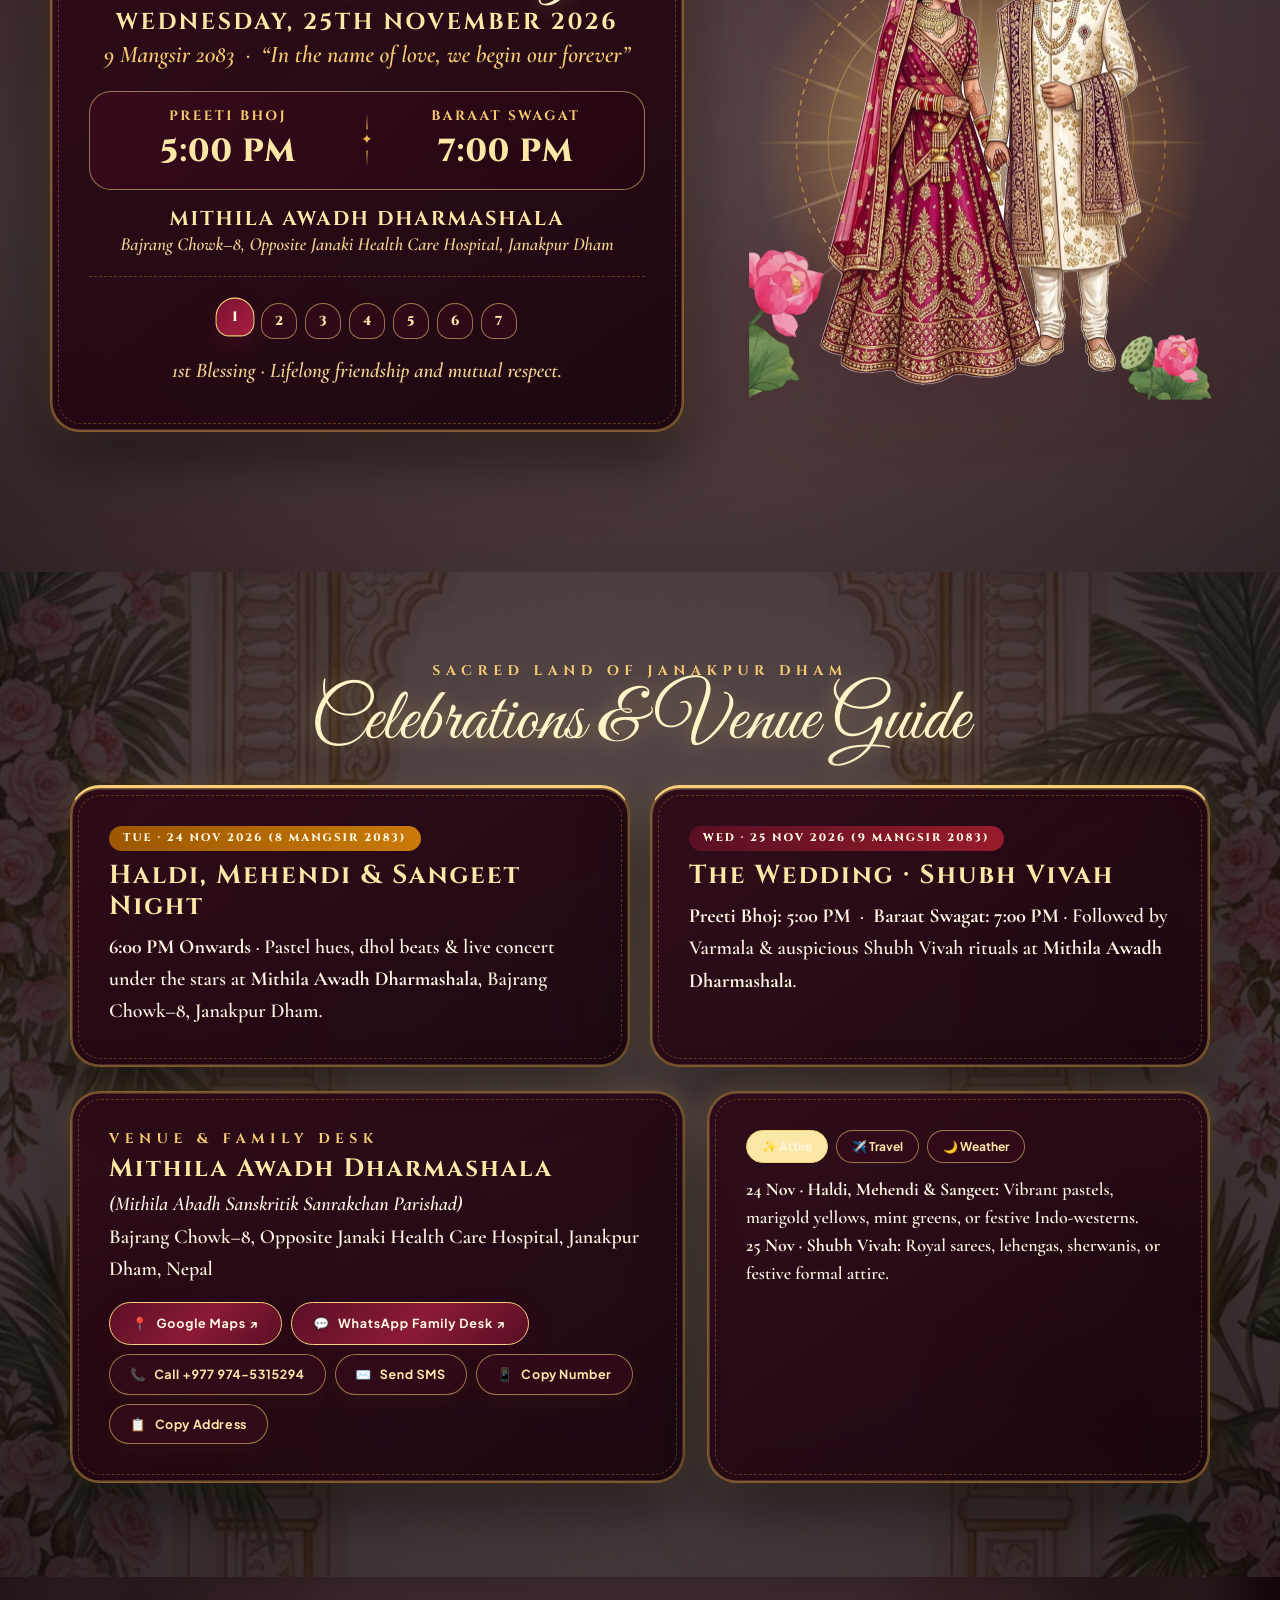
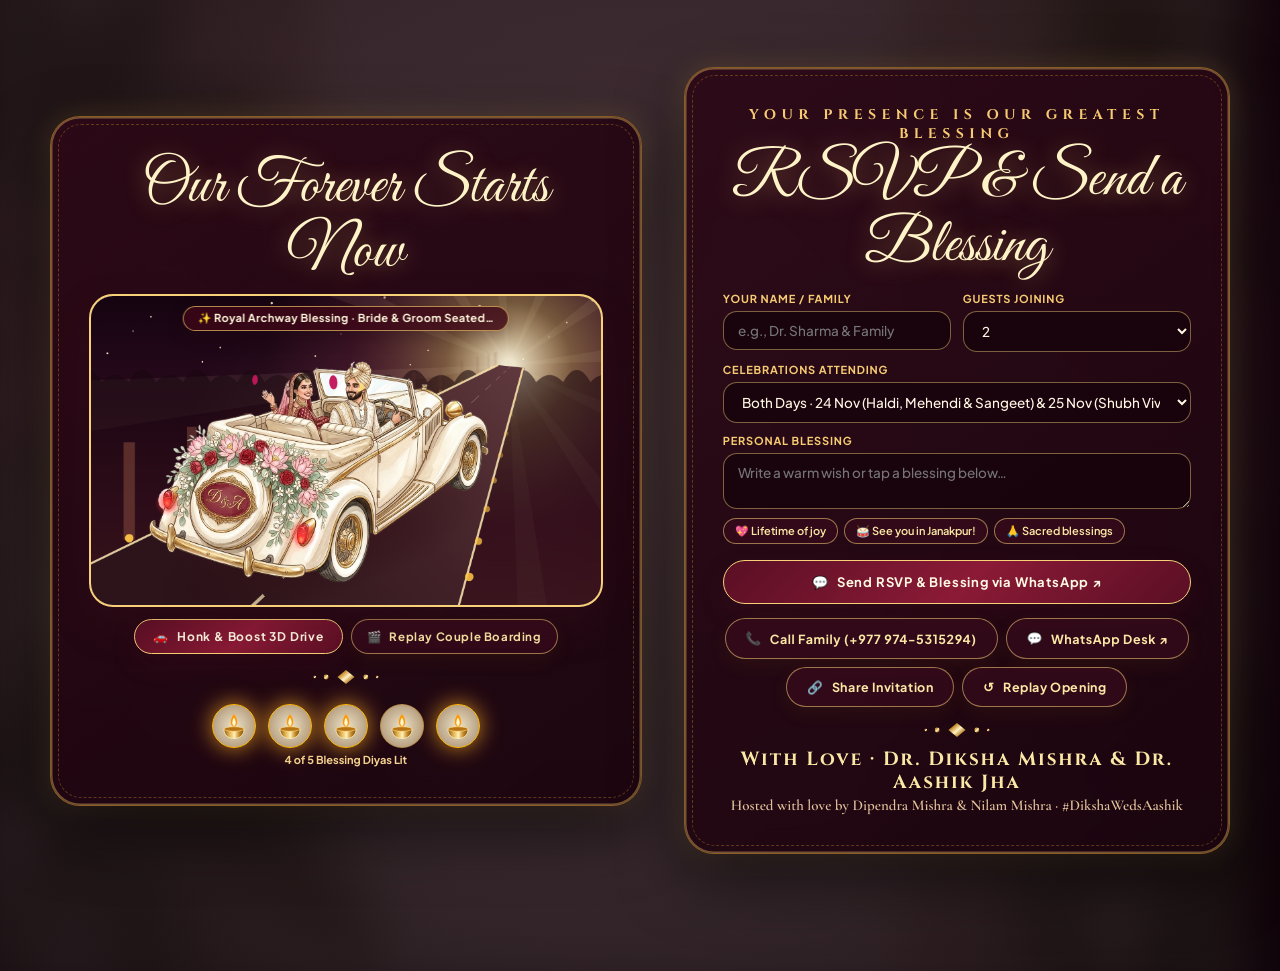
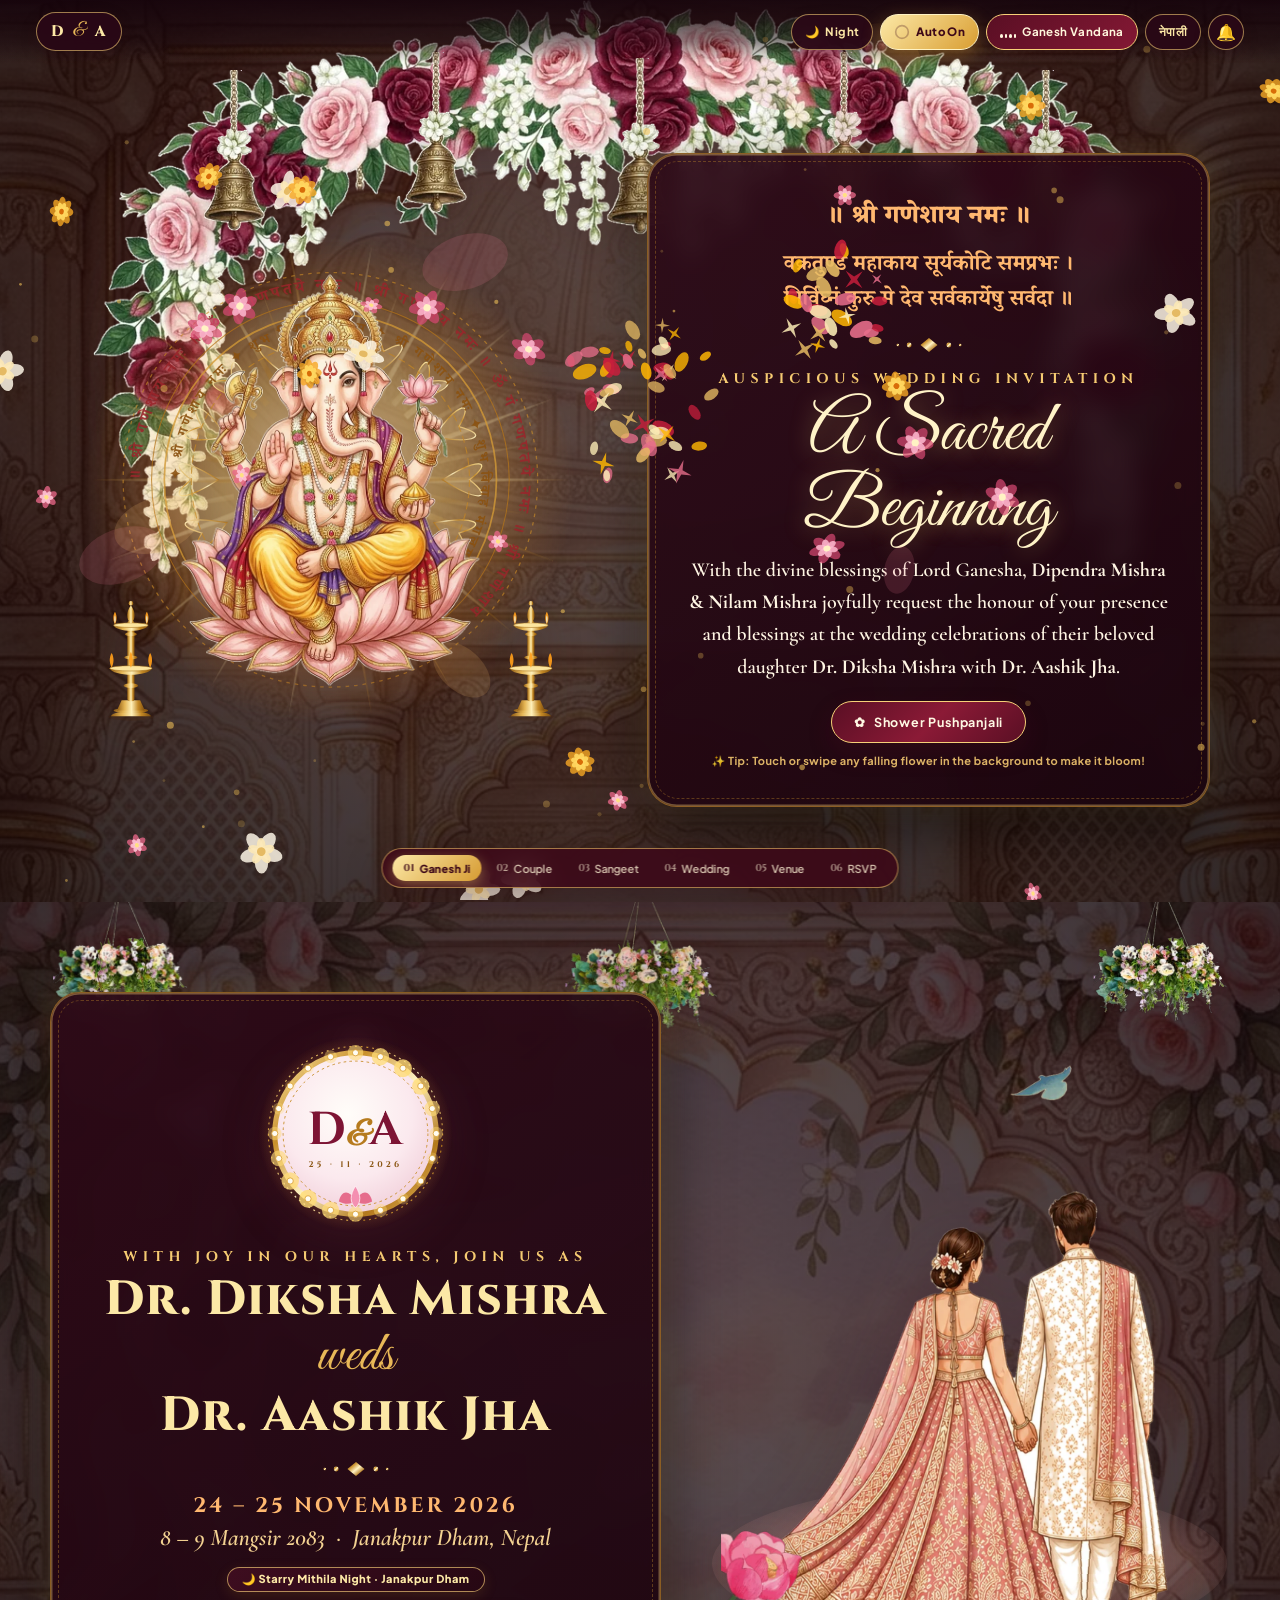
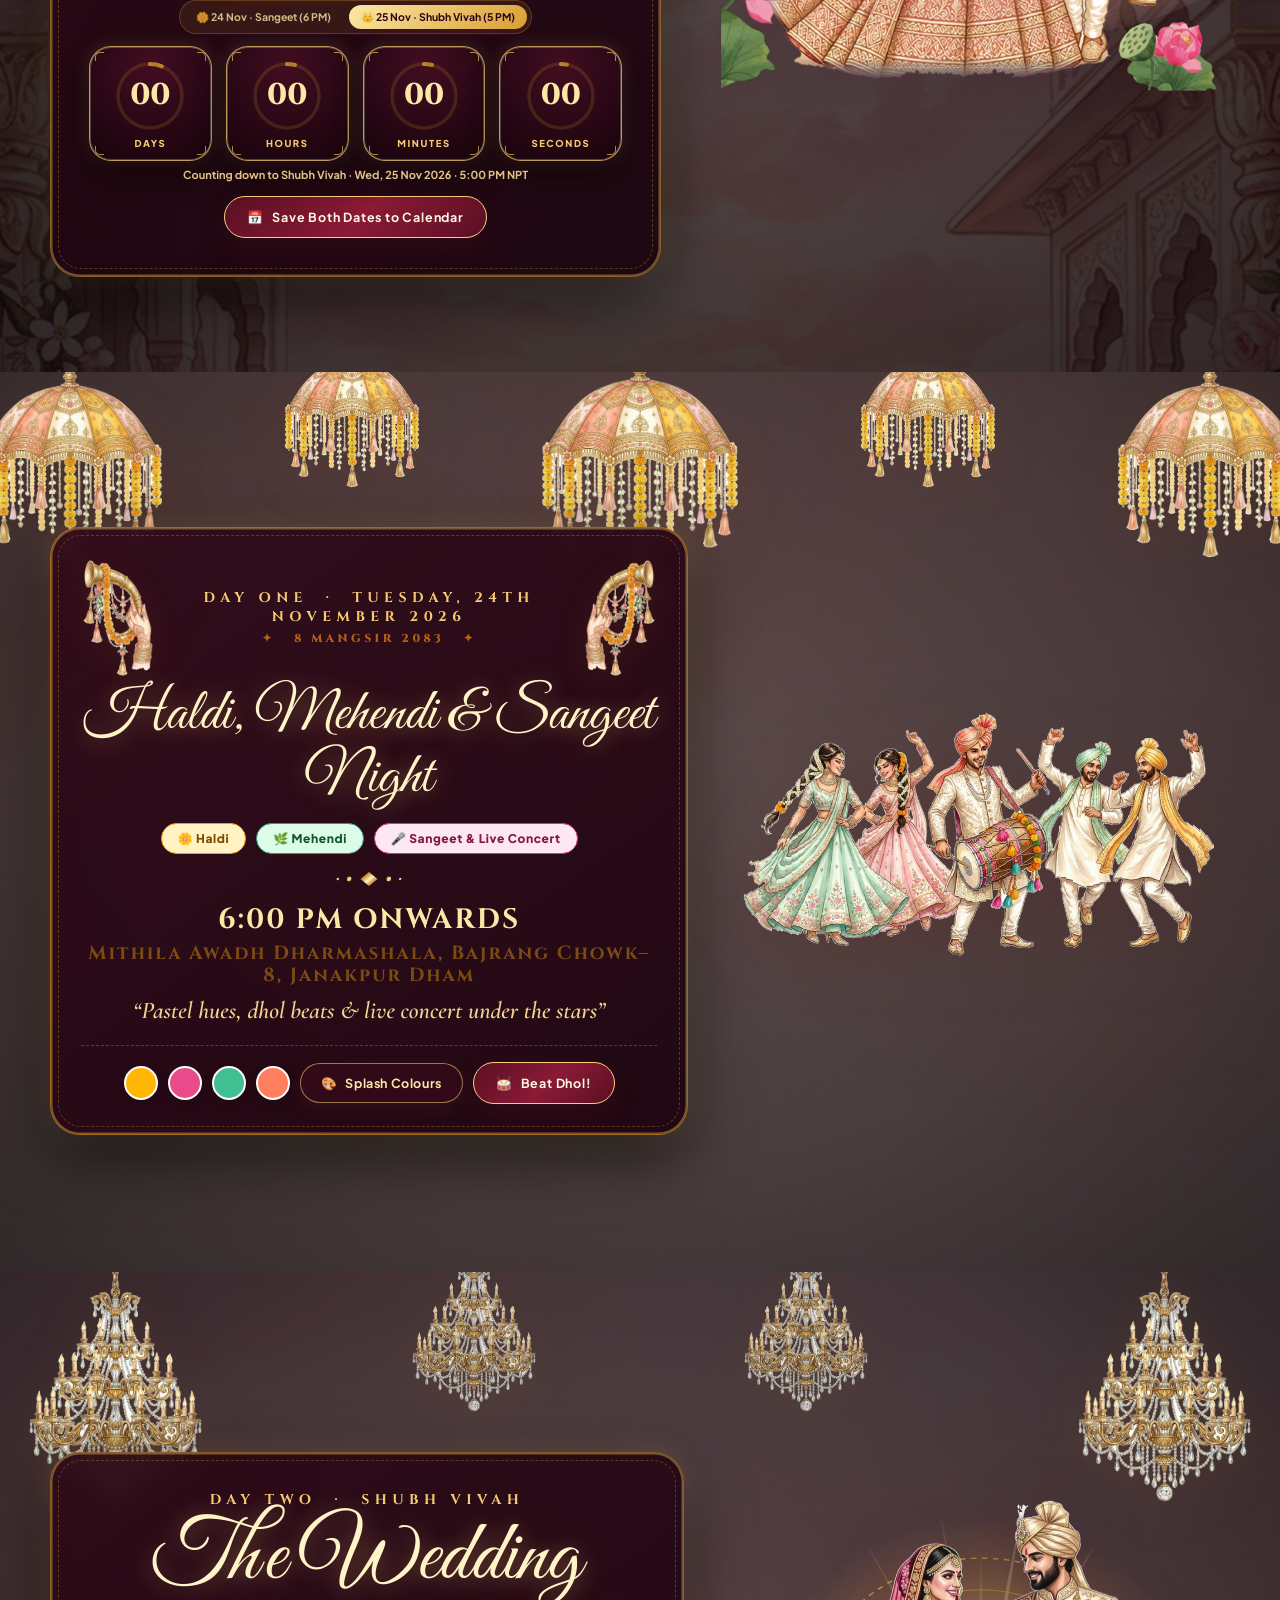
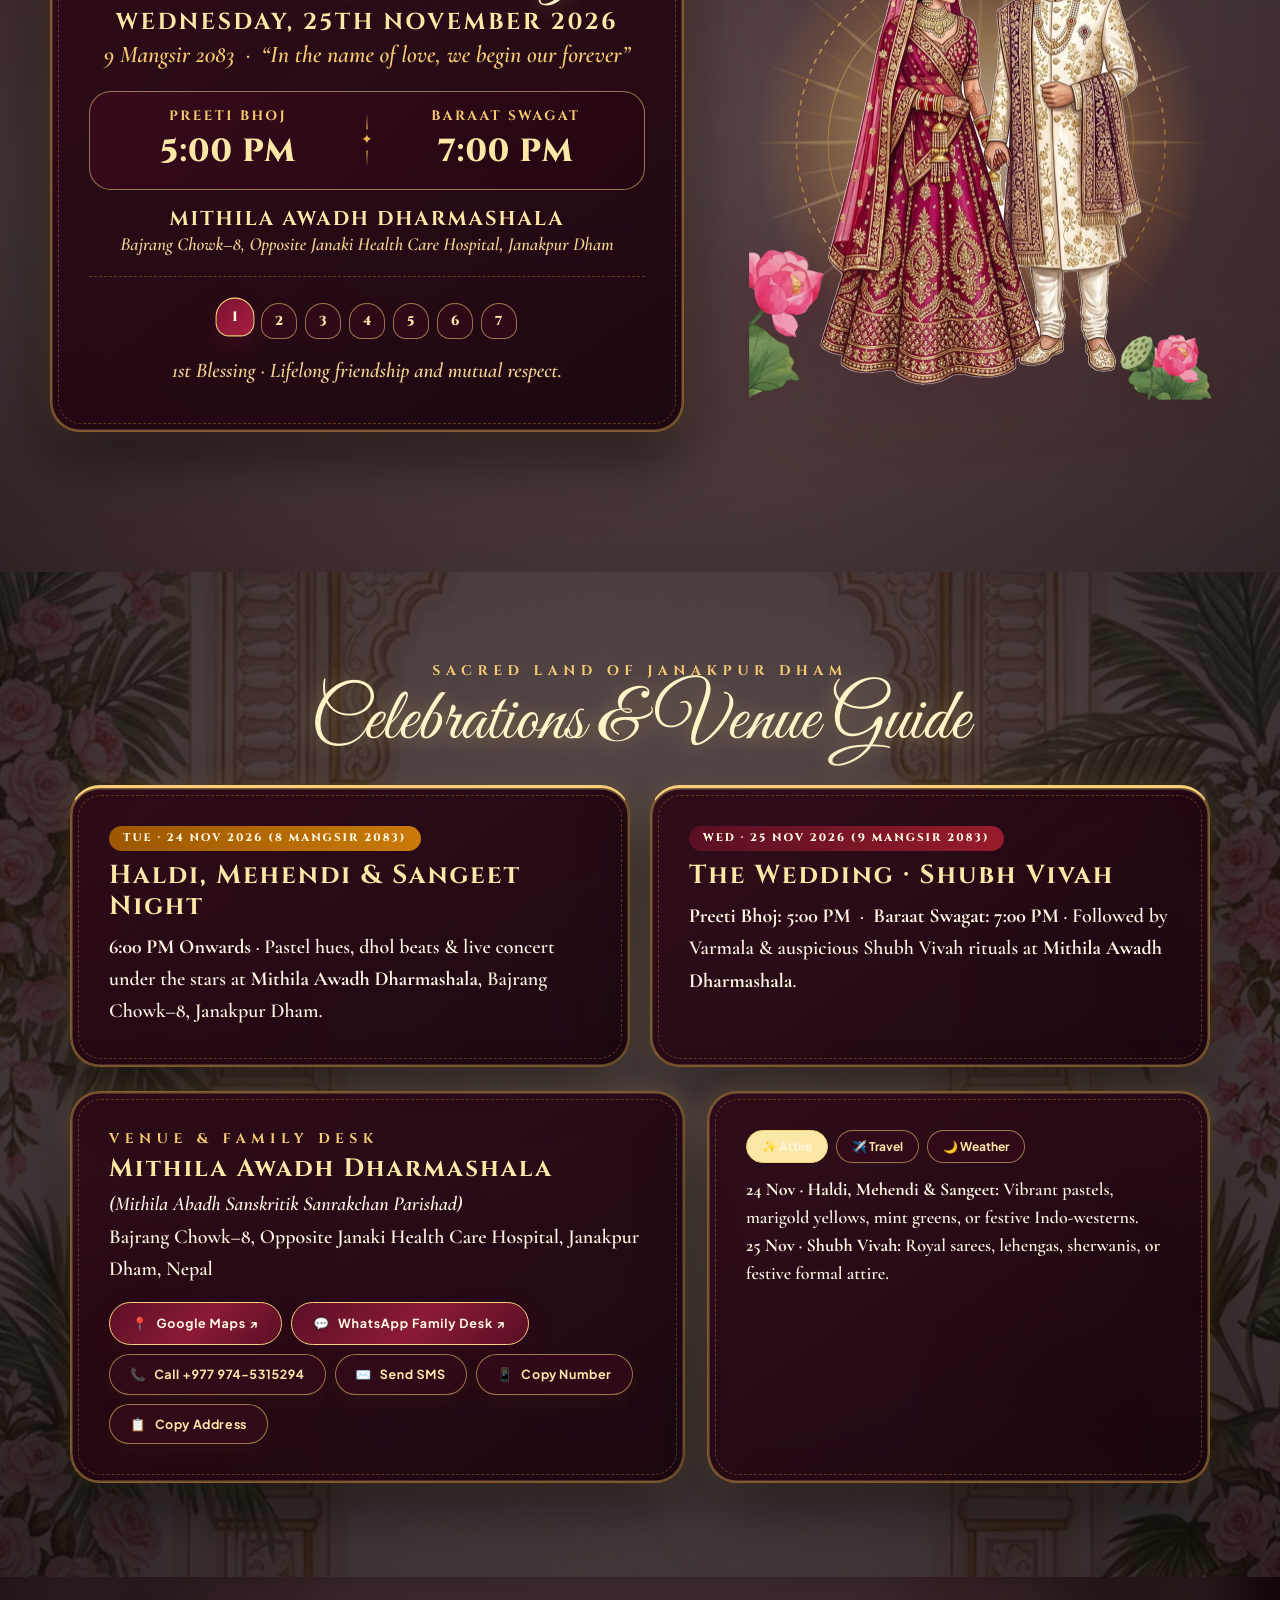
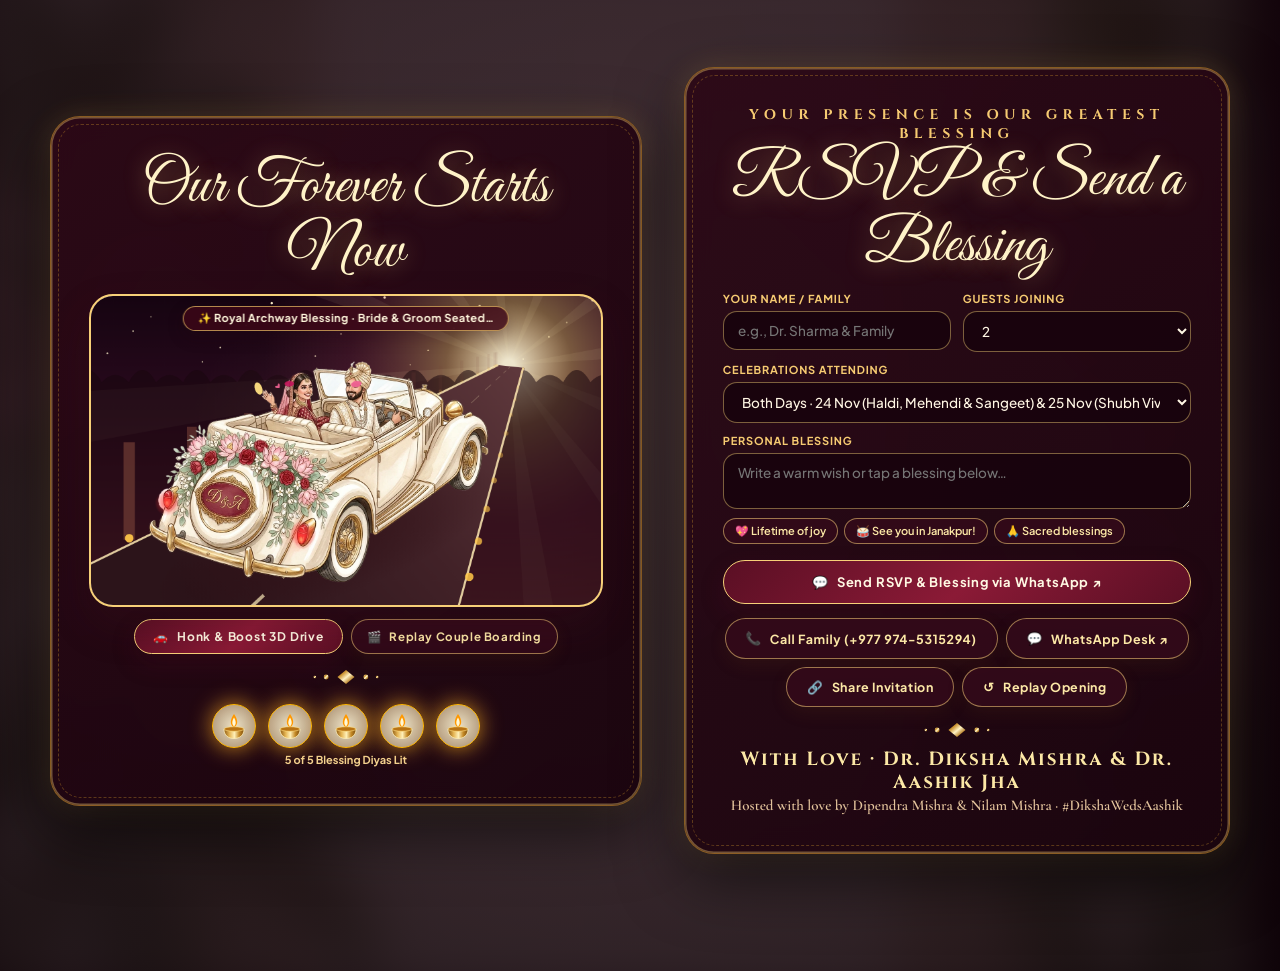
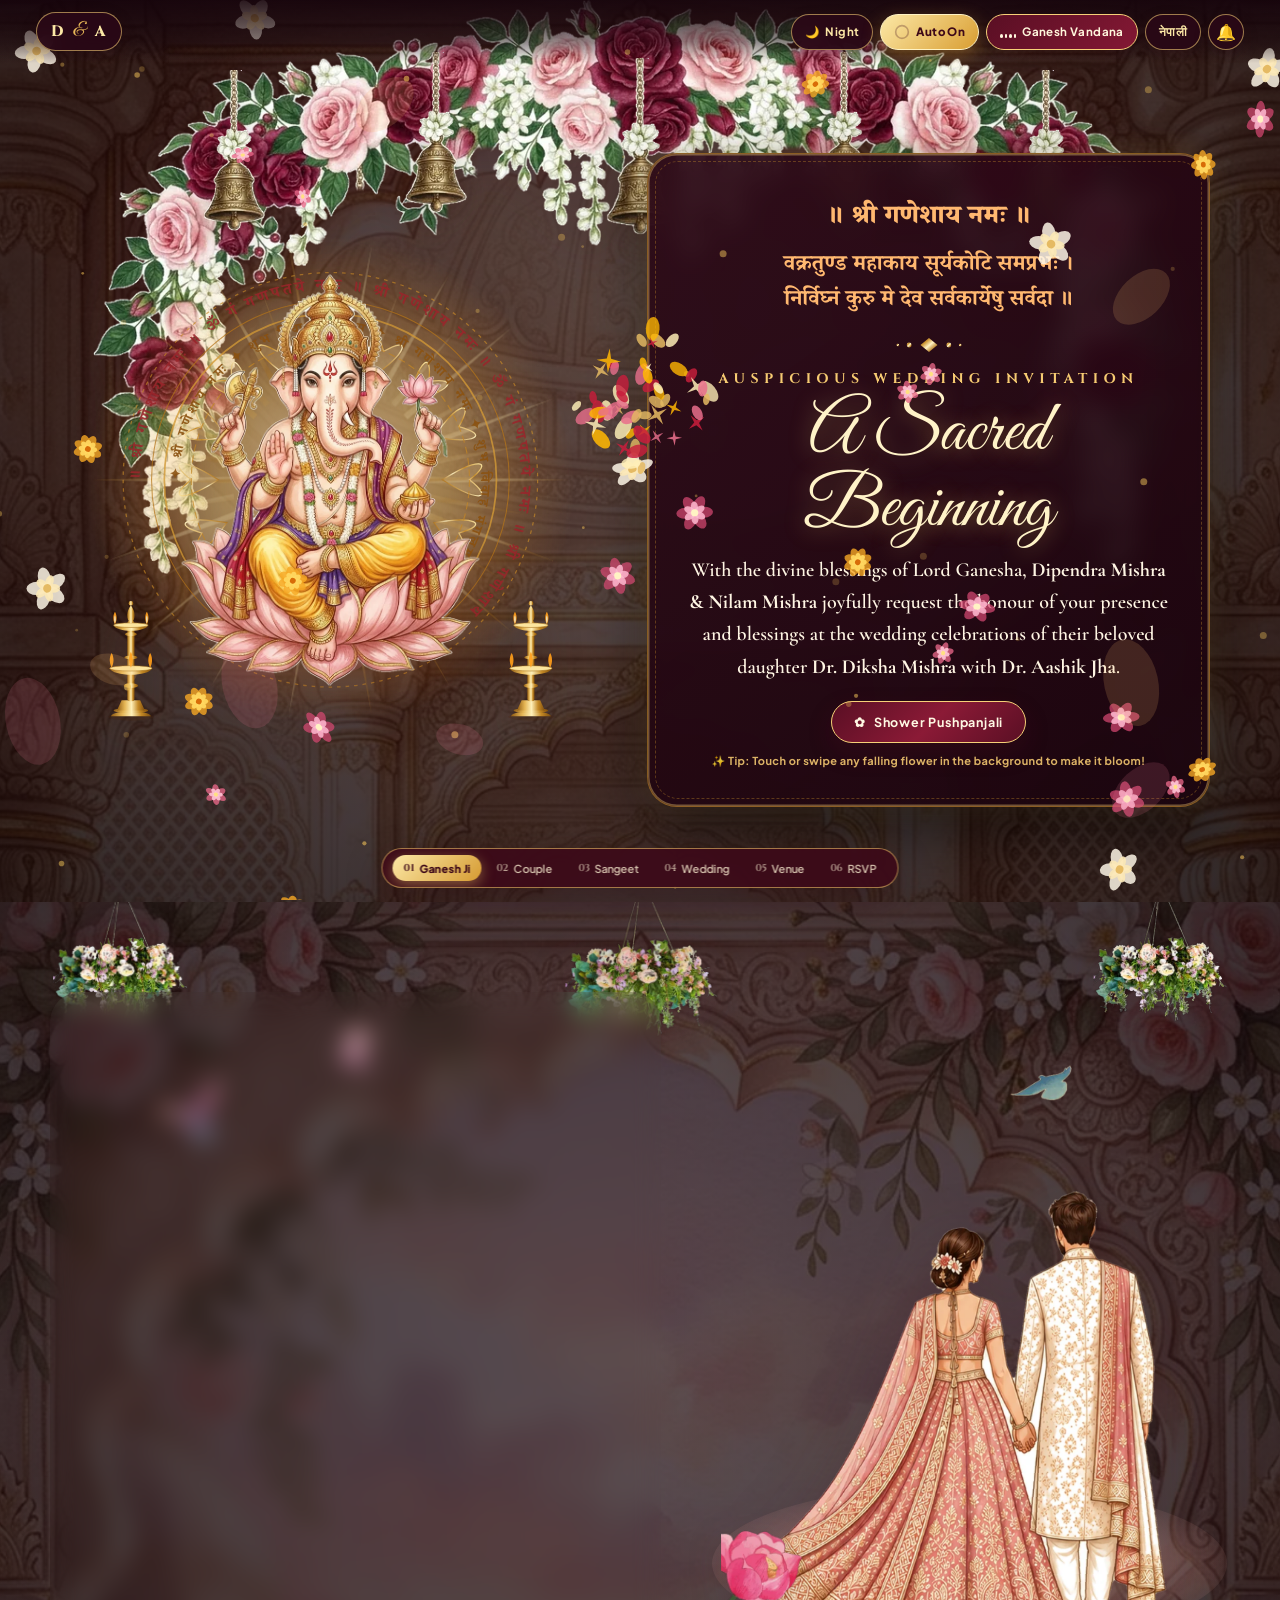
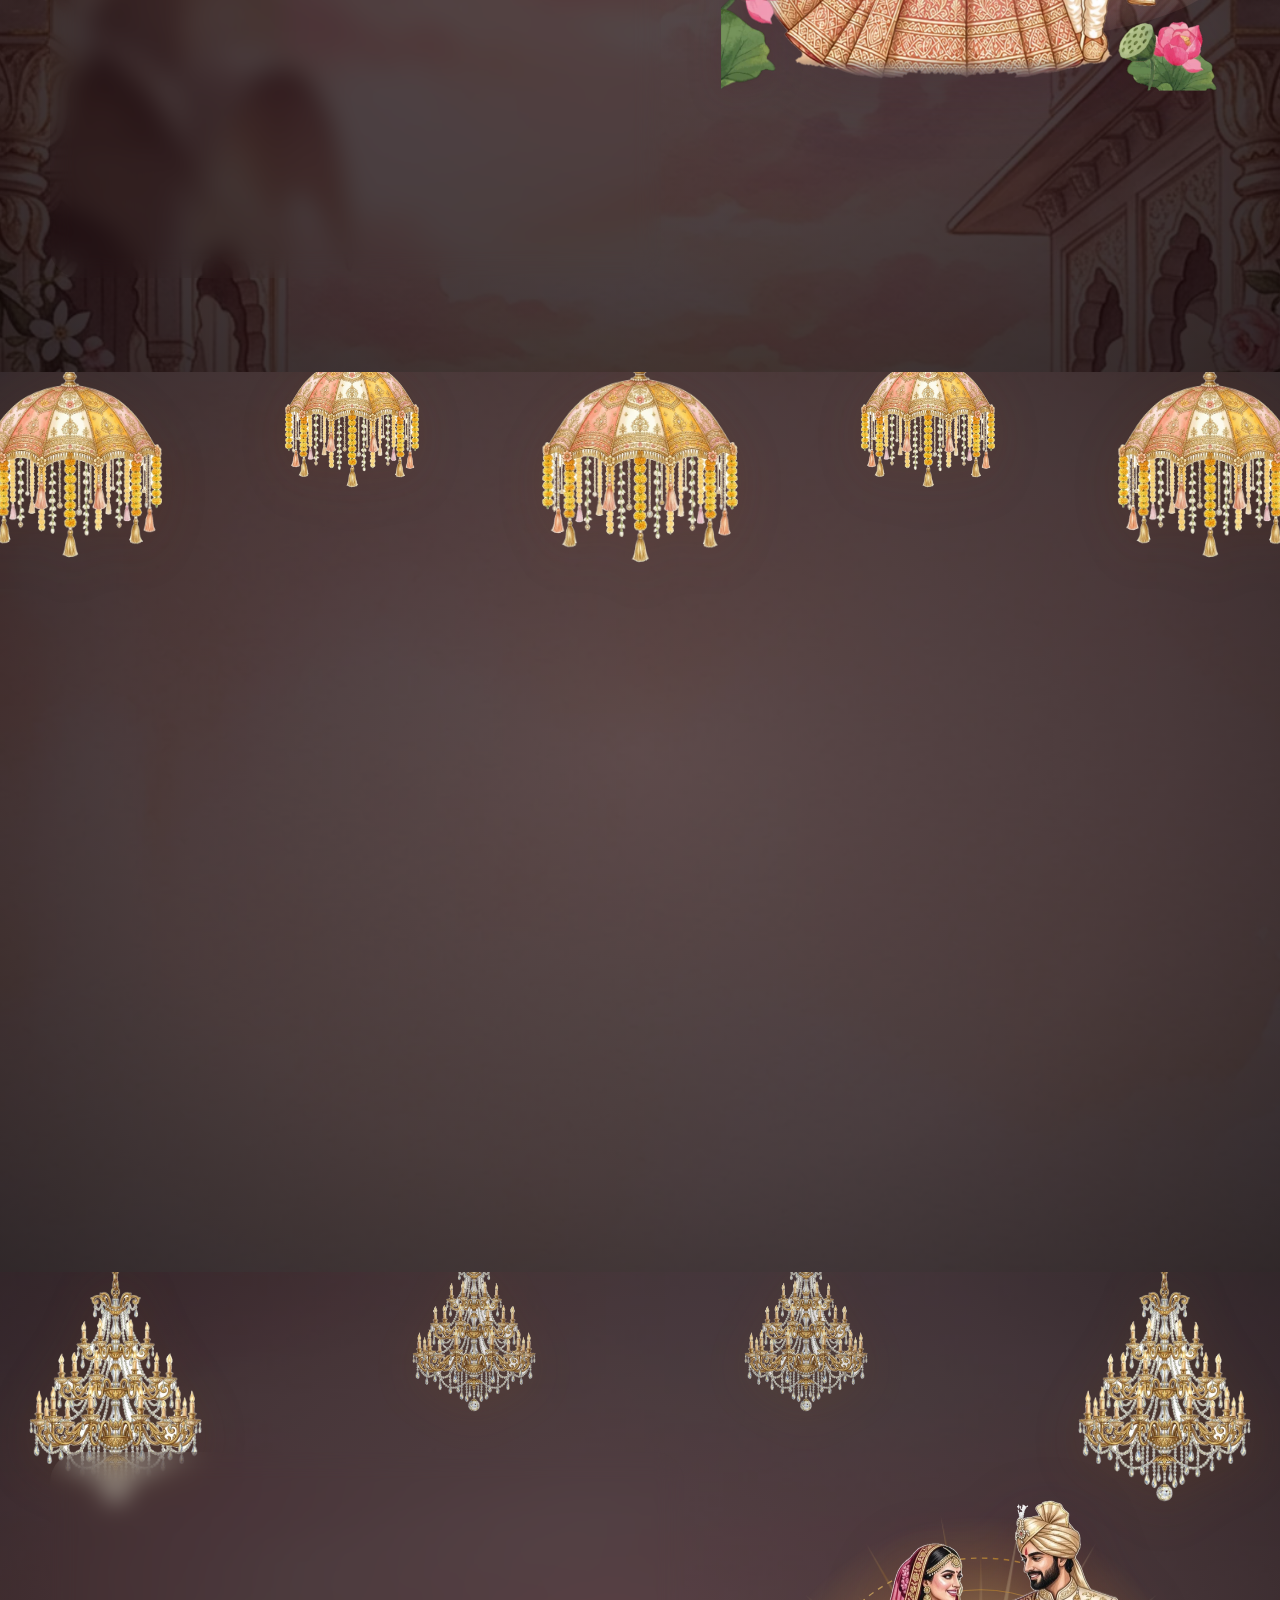
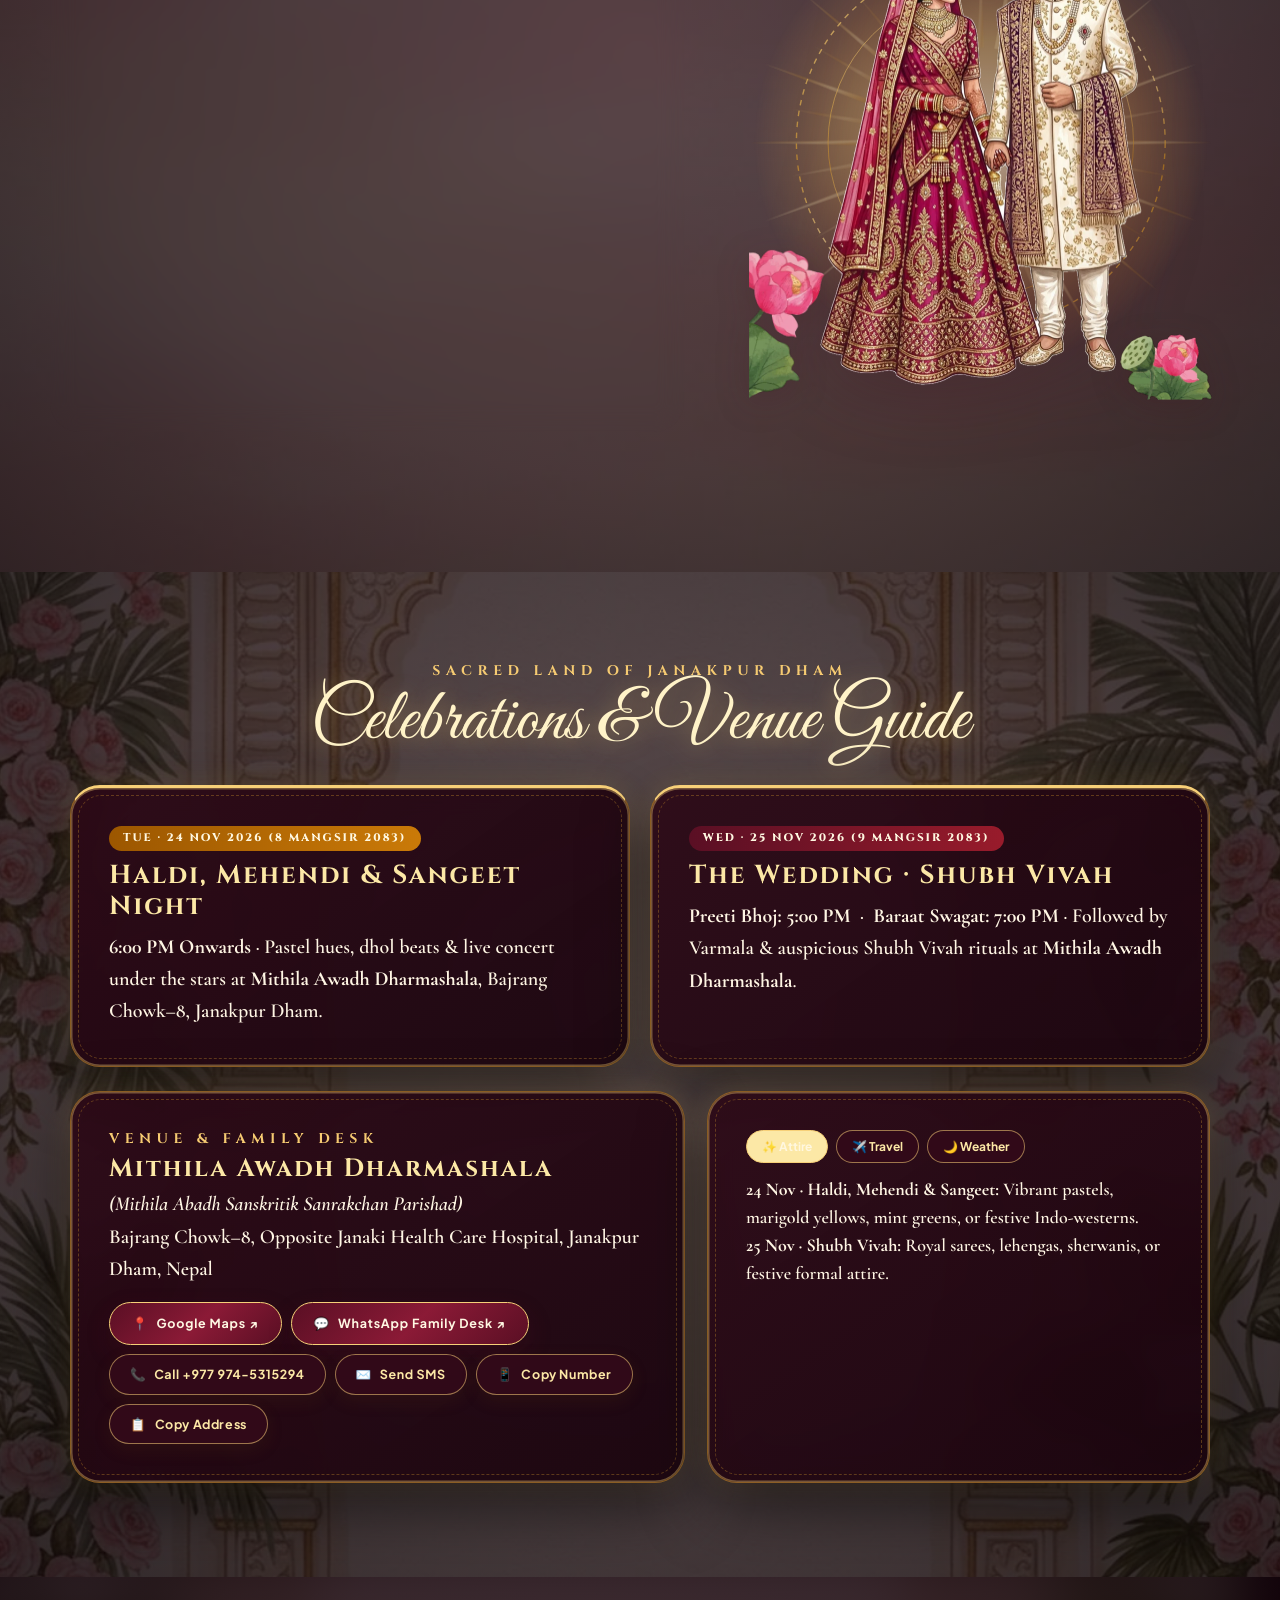
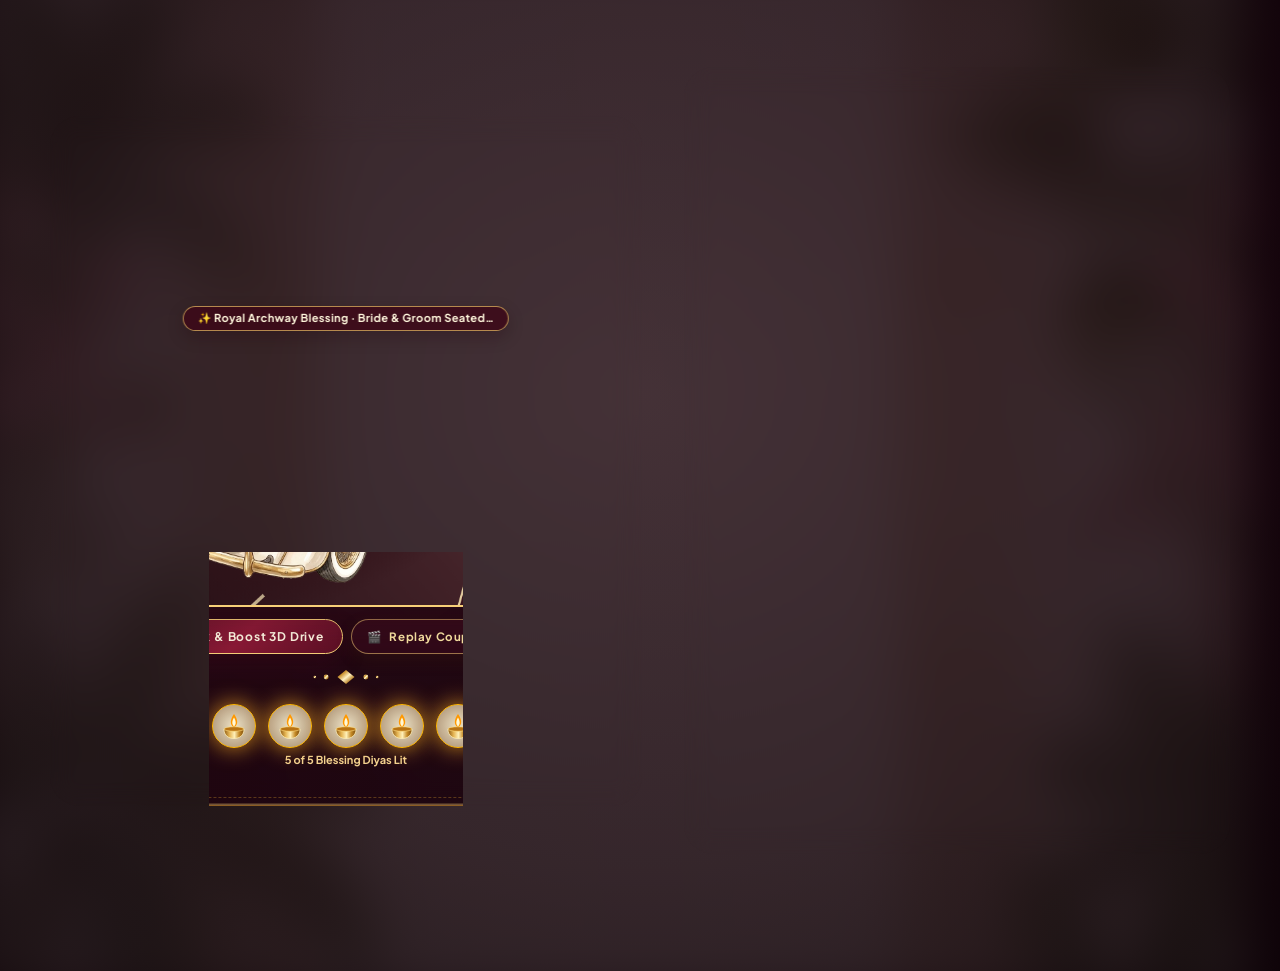
